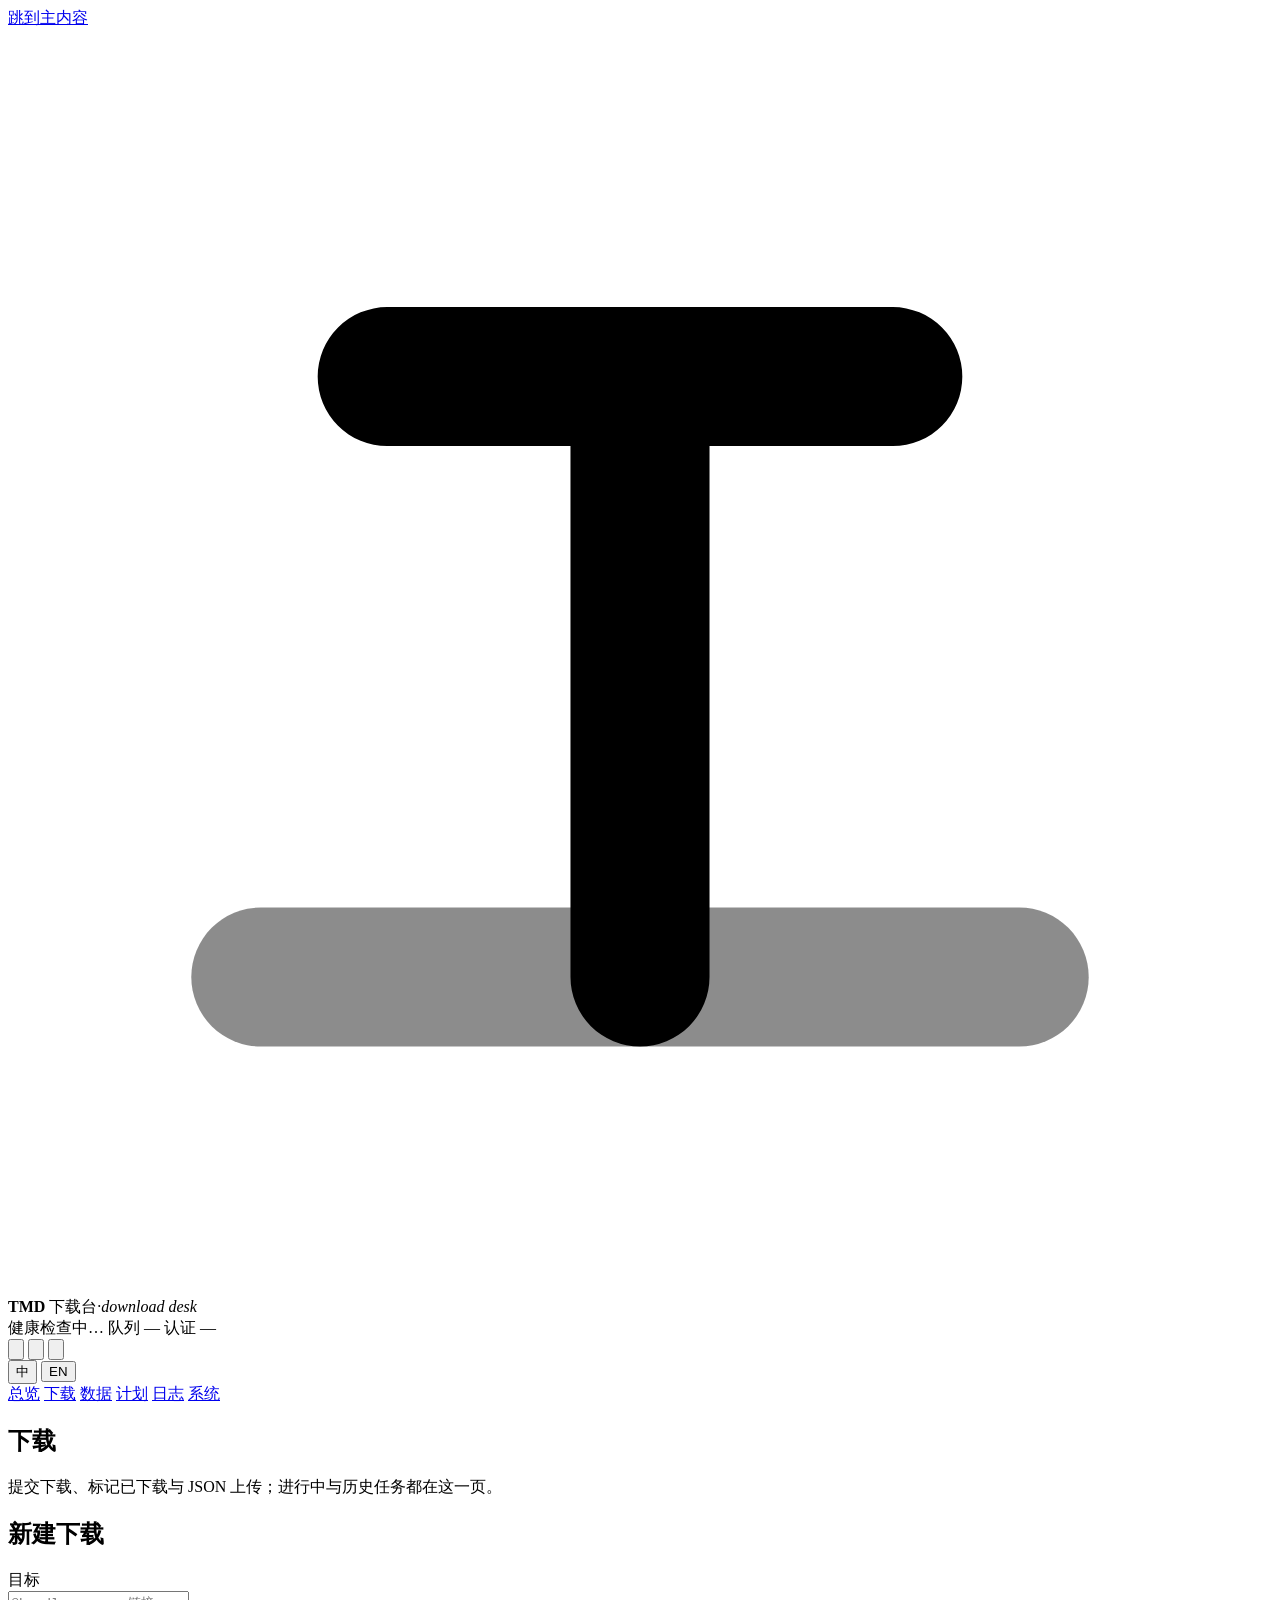
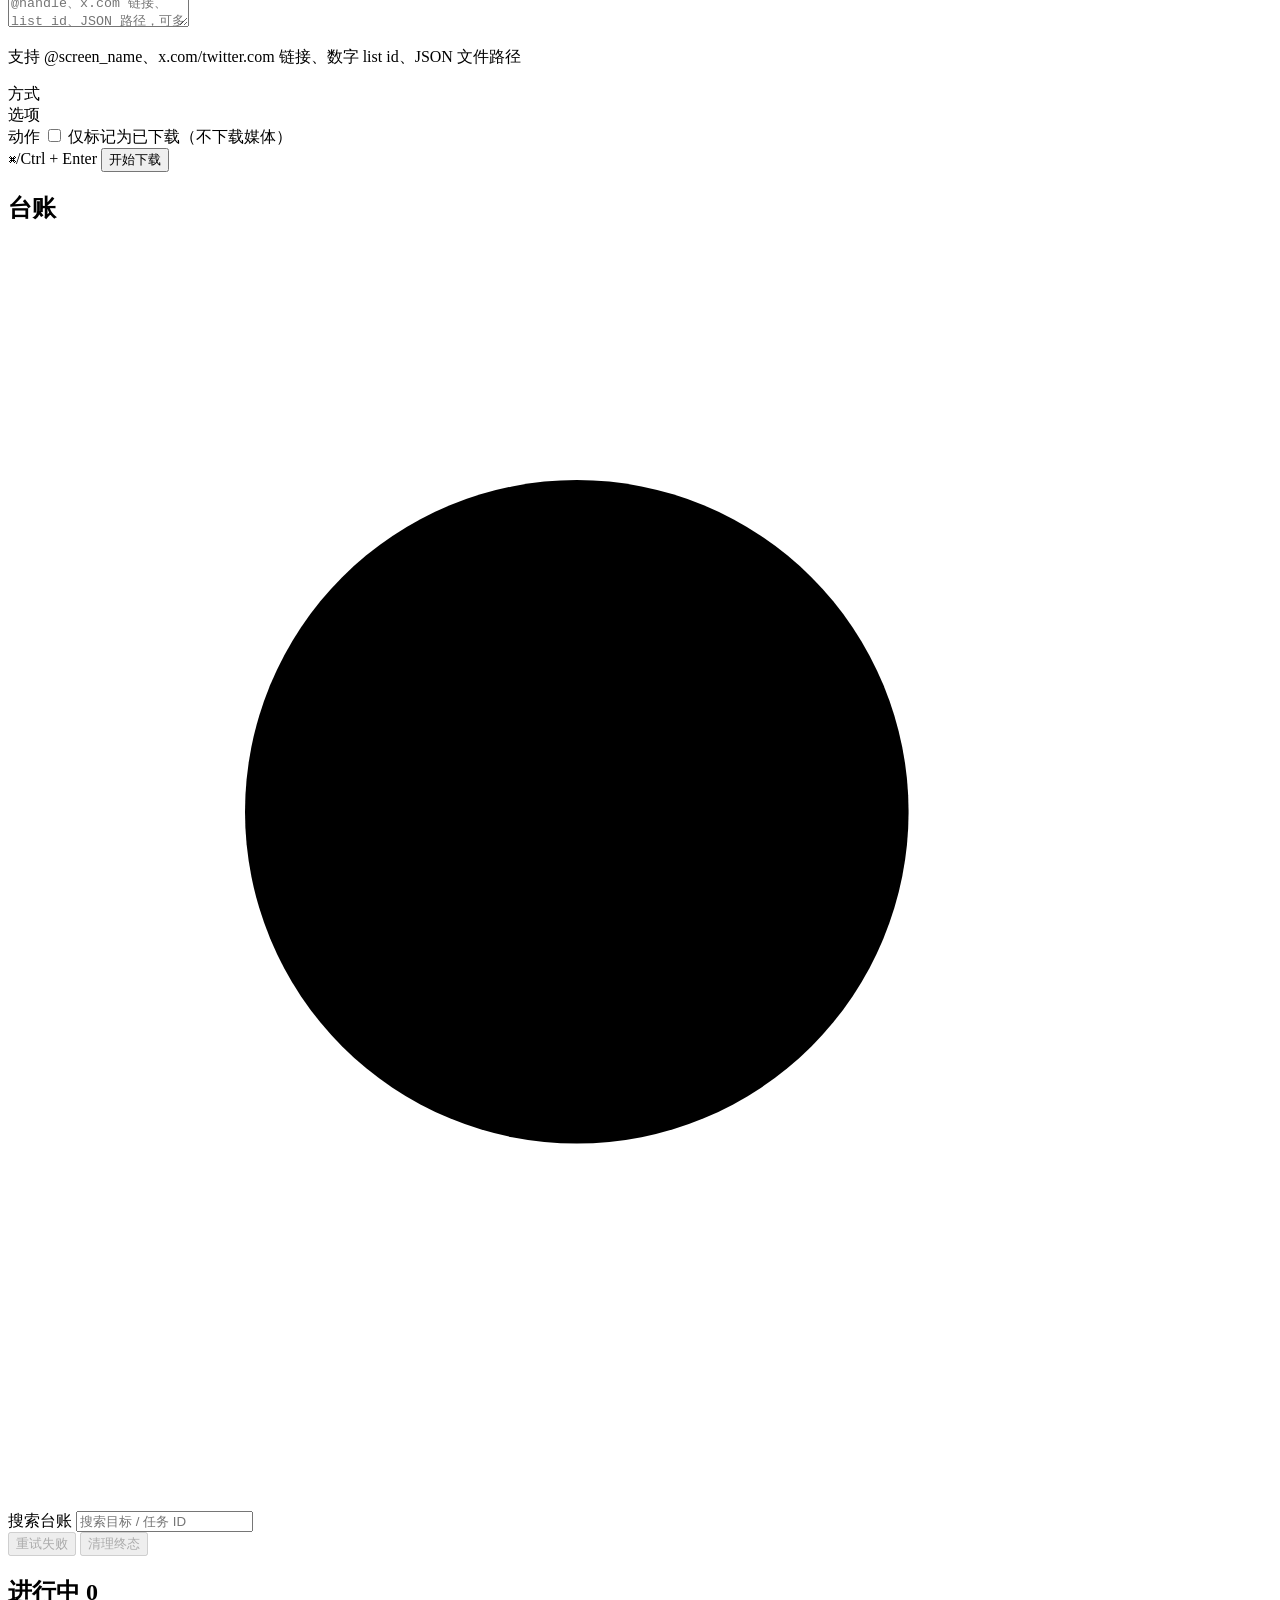
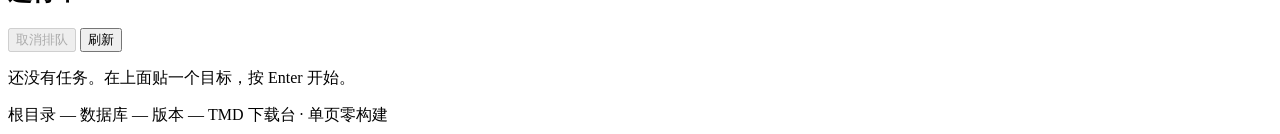
==== internal/api/web/download/index.html @ 42015525 "feat: rebuild the web console and expand the task API - replace the web1/web2/web3 themes with a sin" ====
<!doctype html>
<html lang="zh-CN" data-theme="auto">
<head>
<meta charset="utf-8">
<meta name="viewport" content="width=device-width, initial-scale=1">
<meta name="color-scheme" content="light dark">
<title>TMD · 下载台</title>
<link rel="stylesheet" href="/static/styles.css">
<script>
  // 首帧前应用主题，避免闪白
  (function () {
    try {
      var t = localStorage.getItem("tmd.theme") || "auto";
      var dark = t === "dark" || (t === "auto" && matchMedia("(prefers-color-scheme: dark)").matches);
      document.documentElement.dataset.theme = t;
      document.documentElement.dataset.resolved = dark ? "dark" : "light";
      document.documentElement.style.colorScheme = dark ? "dark" : "light";
    } catch (e) {}
  })();
</script>
</head>
<body>
<a class="skip-link" href="#main" data-i18n="a11y.skip">跳到主内容</a>

<header class="appbar">
  <div class="appbar__brand">
    <span class="logo" aria-hidden="true">
      <svg viewBox="0 0 20 20" fill="none"><path d="M6 5.5h8M10 5.5V15" stroke="currentColor" stroke-width="2.2" stroke-linecap="round"/><path d="M4 15h12" stroke="currentColor" stroke-width="2.2" stroke-linecap="round" opacity=".45"/></svg>
    </span>
    <span class="brand">
      <b>TMD</b>
      <span class="brand__sub"><span data-i18n="brand.name">下载台</span><span class="brand__dot">·</span><em data-i18n="brand.latin">download desk</em></span>
    </span>
  </div>

  <div class="appbar__status" id="status-line">
    <span class="status" id="status-health" data-state="loading"><span data-i18n="status.checking">健康检查中…</span></span>
    <span class="status" id="status-queue" data-i18n="status.queueEmpty">队列 —</span>
    <span class="status" id="status-auth" data-i18n="status.authUnknown">认证 —</span>
  </div>

  <div class="appbar__controls">
    <button type="button" class="btn btn--ghost btn--sm" id="btn-auth" hidden data-i18n="status.changeKey">切换密钥</button>

    <div class="seg" id="theme-seg" role="group" data-i18n-aria="theme.group" aria-label="外观">
      <button type="button" class="seg__btn" data-theme-set="light" data-i18n-aria="theme.light" aria-label="浅色" title="浅色">
        <svg viewBox="0 0 16 16" aria-hidden="true"><circle cx="8" cy="8" r="3.1"/><g stroke-linecap="round"><path d="M8 1.6v1.8M8 12.6v1.8M1.6 8h1.8M12.6 8h1.8M3.5 3.5l1.3 1.3M11.2 11.2l1.3 1.3M12.5 3.5l-1.3 1.3M4.8 11.2l-1.3 1.3"/></g></svg>
      </button>
      <button type="button" class="seg__btn" data-theme-set="auto" data-i18n-aria="theme.auto" aria-label="跟随系统" title="跟随系统">
        <svg viewBox="0 0 16 16" aria-hidden="true"><rect x="2.4" y="3.4" width="11.2" height="7.6" rx="1.6"/><path d="M5.8 13.2h4.4" stroke-linecap="round"/></svg>
      </button>
      <button type="button" class="seg__btn" data-theme-set="dark" data-i18n-aria="theme.dark" aria-label="深色" title="深色">
        <svg viewBox="0 0 16 16" aria-hidden="true"><path d="M13 9.4A5.4 5.4 0 0 1 6.6 3a5.4 5.4 0 1 0 6.4 6.4z"/></svg>
      </button>
    </div>

    <div class="seg seg--lang" id="lang-seg" role="group" data-i18n-aria="lang.group" aria-label="语言">
      <button type="button" class="seg__btn" data-lang-set="zh-CN">中</button>
      <button type="button" class="seg__btn" data-lang-set="en">EN</button>
    </div>
  </div>
</header>

<nav class="subnav" aria-label="主导航" data-i18n-aria="nav.group">
  <div class="subnav__inner" id="nav">
    <a class="tab" href="/" data-nav="overview" data-i18n="nav.overview">总览</a>
    <a class="tab" href="/tasks" data-nav="tasks" data-i18n="nav.tasks">下载</a>
    <a class="tab" href="/data" data-nav="data" data-i18n="nav.data">数据</a>
    <a class="tab" href="/schedules" data-nav="schedules" data-i18n="nav.schedules">计划</a>
    <a class="tab" href="/logs" data-nav="logs" data-i18n="nav.logs">日志</a>
    <a class="tab" href="/system" data-nav="system" data-i18n="nav.system">系统</a>
  </div>
</nav>

<div class="banner" id="shutdown-banner" role="alert" hidden data-i18n="banner.shutdown">
  服务器正在关闭，任务已停止接收。恢复后请刷新页面。
</div>

<main class="page" id="main">

  <section class="view" id="view-overview" data-view="overview" hidden></section>

  <section class="view" id="view-tasks" data-view="tasks">
    <div class="view-head">
      <div>
        <h1 class="view-title" data-i18n="tasksView.title">下载</h1>
        <p class="view-sub" data-i18n="tasksView.sub">提交下载、标记已下载与 JSON 上传；进行中与历史任务都在这一页。</p>
      </div>
    </div>

    <div class="layout">
      <section class="card card--composer" aria-labelledby="composer-title">
        <header class="card__head">
          <h2 class="card__title" id="composer-title" data-i18n="composer.title">新建下载</h2>
        </header>

        <form id="dispatch-form" novalidate autocomplete="off">
          <div class="field">
            <div class="field__head">
              <label class="visually-hidden" for="target-input" data-i18n="step.target">目标</label>
              <span class="tag" id="target-tag" hidden></span>
            </div>
            <div class="target">
              <textarea id="target-input" rows="2" spellcheck="false" autocapitalize="off" aria-describedby="parse-hint"
                data-i18n-placeholder="target.placeholder" placeholder="@handle、x.com 链接、list id、JSON 路径，可多行"></textarea>
            </div>
            <p class="field__help" id="parse-hint" aria-live="polite" data-i18n="target.hint">支持 @screen_name、x.com/twitter.com 链接、数字 list id、JSON 文件路径</p>
          </div>

          <div class="field">
            <span class="field__label" data-i18n="step.mode">方式</span>
            <div class="segmented" id="mode-group" role="radiogroup" data-i18n-aria="mode.group" aria-label="下载方式"></div>
          </div>

          <div class="field" id="options-field">
            <span class="field__label" data-i18n="step.options">选项</span>
            <div class="options" id="options-group"></div>
          </div>

          <div class="field" id="upload-field" hidden>
            <span class="field__label" data-i18n="upload.label">或上传 .json 文件</span>
            <input type="file" id="json-files" accept=".json,application/json" multiple>
            <p class="field-box__help" data-i18n="upload.help">单文件 ≤400MB，仅 .json；上传生成的任务不可重试。</p>
          </div>

          <div class="field" id="mark-field">
            <span class="field__label" data-i18n="mark.label">动作</span>
            <label class="option" title="mark">
              <input type="checkbox" id="mark-toggle">
              <span class="option__box" aria-hidden="true"></span>
              <span data-i18n="mark.toggle">仅标记为已下载（不下载媒体）</span>
            </label>
            <div class="mark-time" id="mark-time-wrap" hidden>
              <label class="field-box__label" for="mark-time" data-i18n="mark.timeLabel">标记时间（可选）</label>
              <input class="input" type="datetime-local" id="mark-time">
              <p class="field-box__help" data-i18n="mark.timeHelp">留空表示标记到此刻；接口不支持「全量标记」。</p>
            </div>
          </div>

          <div class="composer__foot">
            <p class="form-error" id="form-error" role="alert" hidden></p>
            <span class="kbd-hint" data-i18n="submit.note">⌘/Ctrl + Enter</span>
            <button type="submit" class="btn btn--primary btn--lg" id="submit-btn">
              <span class="btn__text" data-i18n="submit.go">开始下载</span>
            </button>
          </div>
        </form>
      </section>

      <section class="card card--ledger" aria-labelledby="ledger-title">
        <header class="card__head">
          <h2 class="card__title" id="ledger-title" data-i18n="ledger.title">台账</h2>
          <label class="search">
            <svg class="search__icon" viewBox="0 0 16 16" aria-hidden="true"><circle cx="7.2" cy="7.2" r="4.2"/><path d="M10.4 10.4L14 14" stroke-linecap="round"/></svg>
            <span class="visually-hidden" data-i18n="ledger.searchLabel">搜索台账</span>
            <input type="search" id="ledger-search" data-i18n-placeholder="ledger.search" placeholder="搜索目标 / 任务 ID" autocomplete="off">
          </label>
        </header>
        <div class="filters" id="ledger-filters" role="group" data-i18n-aria="ledger.filterGroup" aria-label="按状态过滤"></div>
        <div class="ledger-actions">
          <button type="button" class="btn btn--ghost btn--sm" id="btn-batch-retry" disabled data-i18n="ledger.batchRetry">重试失败</button>
          <button type="button" class="btn btn--ghost btn--sm btn--danger" id="btn-batch-delete" disabled data-i18n="ledger.batchDelete">清理终态</button>
        </div>
        <div class="ledger" id="ledger"></div>
        <p class="empty" id="ledger-empty" hidden data-i18n="ledger.empty">没有符合条件的任务记录。</p>
        <button type="button" class="btn btn--ghost btn--wide" id="ledger-more" hidden data-i18n="ledger.more">显示更多记录</button>
      </section>

      <aside class="rail">
        <section class="card card--queue" aria-labelledby="queue-title">
          <header class="card__head">
            <h2 class="card__title" id="queue-title">
              <span data-i18n="queue.title">进行中</span>
              <span class="count" id="queue-count">0</span>
            </h2>
            <div class="card__actions">
              <button type="button" class="btn btn--ghost btn--sm" id="btn-cancel-queued" disabled data-i18n="queue.cancelQueued">取消排队</button>
              <button type="button" class="btn btn--ghost btn--sm" id="btn-refresh" data-i18n="queue.refresh">刷新</button>
            </div>
          </header>
          <div class="queue" id="queue" aria-live="polite" aria-relevant="additions text"></div>
          <p class="empty" id="queue-empty" data-i18n="queue.empty">还没有任务。在上面贴一个目标，按 Enter 开始。</p>
        </section>

        <section class="card card--errors" id="errors-strip" aria-labelledby="errors-title" hidden>
          <header class="card__head">
            <h2 class="card__title" id="errors-title" data-i18n="errors.title">失败记录</h2>
            <span class="card__meta" id="errors-summary"></span>
          </header>
          <div class="card__actions">
            <button type="button" class="btn btn--ghost btn--sm" id="btn-retry-all" data-i18n="errors.retryAll">全部重试</button>
            <button type="button" class="btn btn--ghost btn--sm btn--danger" id="btn-clear-errors" data-i18n="errors.clear">清除记录</button>
          </div>
        </section>
      </aside>
    </div>
  </section>

  <section class="view" id="view-data" data-view="data" hidden></section>
  <section class="view" id="view-schedules" data-view="schedules" hidden></section>
  <section class="view" id="view-logs" data-view="logs" hidden></section>
  <section class="view" id="view-system" data-view="system" hidden></section>

  <footer class="footer">
    <span id="footer-root" data-i18n="footer.root">根目录 —</span>
    <span id="footer-db" data-i18n="footer.db">数据库 —</span>
    <span id="footer-version" data-i18n="footer.version">版本 —</span>
    <span id="footer-note" data-i18n="footer.note">TMD 下载台 · 单页零构建</span>
  </footer>
</main>

<div class="toasts" id="toasts" aria-live="polite" aria-atomic="false"></div>

<dialog class="modal modal--wide" id="task-dialog" aria-labelledby="task-title">
  <div class="modal__form">
    <div class="modal__head">
      <h2 class="modal__title" id="task-title" data-i18n="detail.title">任务详情</h2>
      <button type="button" class="modal__close" id="task-close" aria-label="关闭">×</button>
    </div>
    <div id="task-body"></div>
    <div class="modal__actions">
      <button type="button" class="btn btn--ghost" id="task-dialog-close" data-i18n="detail.close">关闭</button>
    </div>
  </div>
</dialog>

<dialog class="auth" id="auth-dialog" aria-labelledby="auth-title">
  <form method="dialog" class="auth__form" id="auth-form">
    <h2 class="auth__title" id="auth-title" data-i18n="auth.title">需要 API Key</h2>
    <p class="auth__desc" data-i18n="auth.desc">当前服务已开启访问认证。输入配置里的 api_key 换取会话令牌，令牌只保存在本机浏览器。</p>
    <label class="auth__label" for="auth-key" data-i18n="auth.label">API Key</label>
    <input class="auth__input" id="auth-key" type="password" autocomplete="current-password" spellcheck="false" data-i18n-placeholder="auth.placeholder" placeholder="粘贴 api_key">
    <p class="auth__error" id="auth-error" role="alert" hidden></p>
    <div class="auth__actions">
      <button type="button" class="btn btn--ghost" id="auth-cancel" data-i18n="auth.cancel">取消</button>
      <button type="submit" class="btn btn--primary" id="auth-submit" data-i18n="auth.submit">登录</button>
    </div>
  </form>
</dialog>

<script src="/static/app.js"></script>
<script src="/static/overview.js"></script>
<script src="/static/data.js"></script>
<script src="/static/schedules.js"></script>
<script src="/static/logs.js"></script>
<script src="/static/config.js"></script>
</body>
</html>
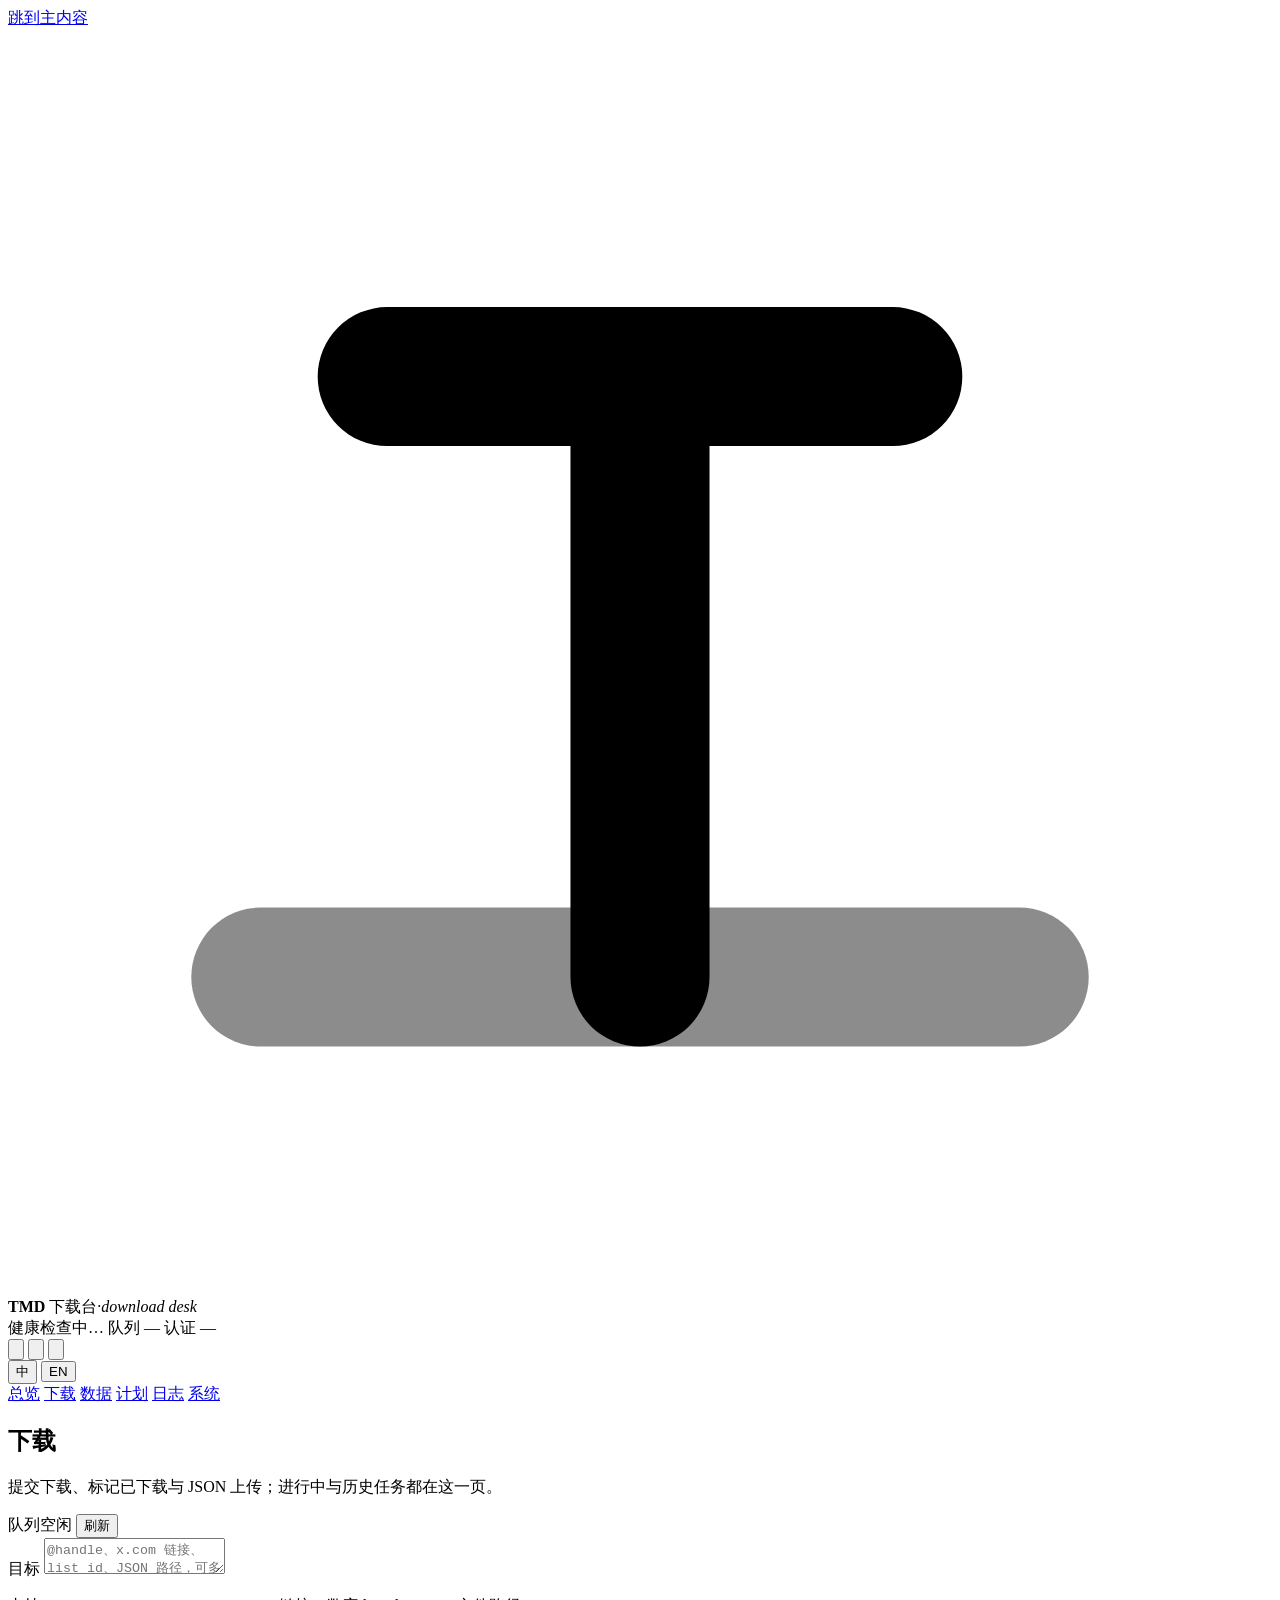
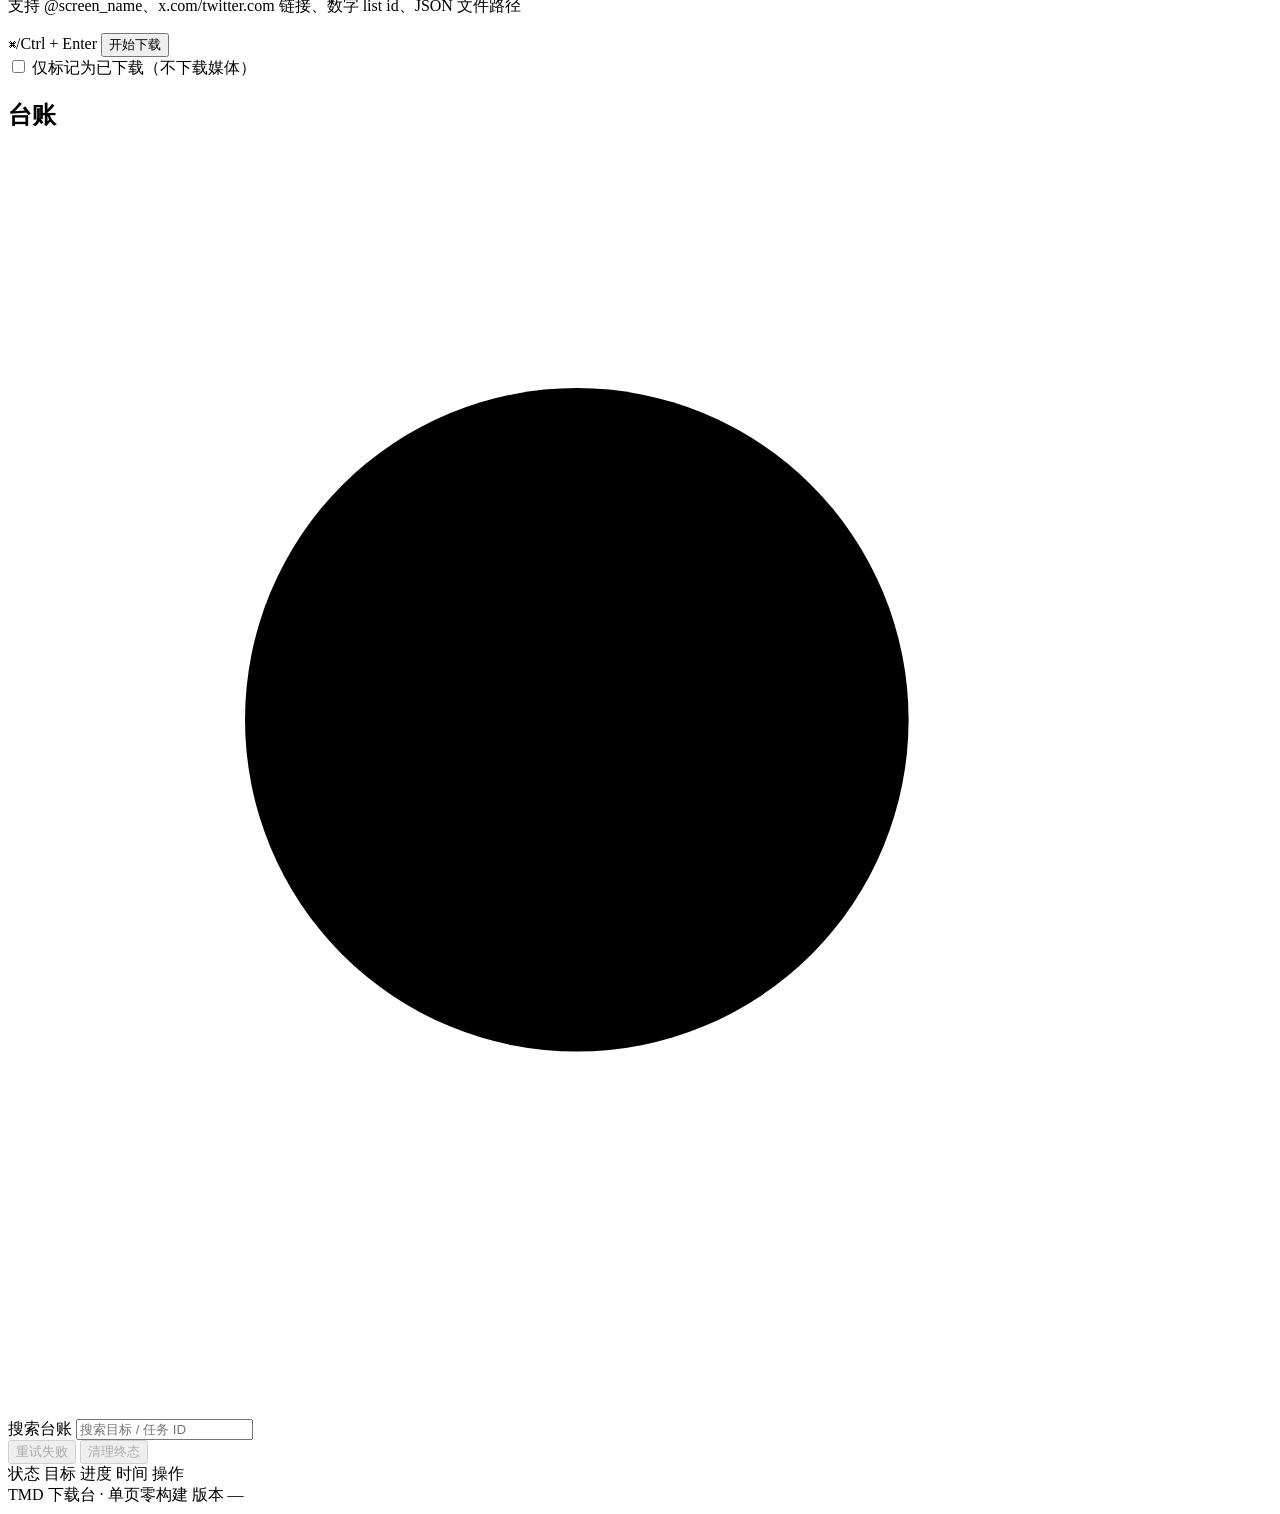
==== commit ab312607: "feat(web): rebuild the console around the tasks users actually do Shell: the download page becomes a" ====
--- a/internal/api/web/download/index.html
+++ b/internal/api/web/download/index.html
@@ -40,7 +40,7 @@
   </div>
 
   <div class="appbar__controls">
-    <button type="button" class="btn btn--ghost btn--sm" id="btn-auth" hidden data-i18n="status.changeKey">切换密钥</button>
+    <button type="button" class="btn btn--ghost btn--sm btn--icon-text" id="btn-auth" hidden data-i18n="status.changeKey">切换密钥</button>
 
     <div class="seg" id="theme-seg" role="group" data-i18n-aria="theme.group" aria-label="外观">
       <button type="button" class="seg__btn" data-theme-set="light" data-i18n-aria="theme.light" aria-label="浅色" title="浅色">
@@ -82,118 +82,119 @@
 
   <section class="view" id="view-tasks" data-view="tasks">
     <div class="view-head">
-      <div>
+      <div class="view-head__text">
         <h1 class="view-title" data-i18n="tasksView.title">下载</h1>
         <p class="view-sub" data-i18n="tasksView.sub">提交下载、标记已下载与 JSON 上传；进行中与历史任务都在这一页。</p>
       </div>
-    </div>
-
-    <div class="layout">
-      <section class="card card--composer" aria-labelledby="composer-title">
-        <header class="card__head">
-          <h2 class="card__title" id="composer-title" data-i18n="composer.title">新建下载</h2>
-        </header>
-
-        <form id="dispatch-form" novalidate autocomplete="off">
-          <div class="field">
-            <div class="field__head">
-              <label class="visually-hidden" for="target-input" data-i18n="step.target">目标</label>
-              <span class="tag" id="target-tag" hidden></span>
-            </div>
-            <div class="target">
-              <textarea id="target-input" rows="2" spellcheck="false" autocapitalize="off" aria-describedby="parse-hint"
-                data-i18n-placeholder="target.placeholder" placeholder="@handle、x.com 链接、list id、JSON 路径，可多行"></textarea>
-            </div>
-            <p class="field__help" id="parse-hint" aria-live="polite" data-i18n="target.hint">支持 @screen_name、x.com/twitter.com 链接、数字 list id、JSON 文件路径</p>
-          </div>
-
-          <div class="field">
-            <span class="field__label" data-i18n="step.mode">方式</span>
-            <div class="segmented" id="mode-group" role="radiogroup" data-i18n-aria="mode.group" aria-label="下载方式"></div>
-          </div>
-
-          <div class="field" id="options-field">
-            <span class="field__label" data-i18n="step.options">选项</span>
-            <div class="options" id="options-group"></div>
-          </div>
-
-          <div class="field" id="upload-field" hidden>
-            <span class="field__label" data-i18n="upload.label">或上传 .json 文件</span>
-            <input type="file" id="json-files" accept=".json,application/json" multiple>
-            <p class="field-box__help" data-i18n="upload.help">单文件 ≤400MB，仅 .json；上传生成的任务不可重试。</p>
-          </div>
-
-          <div class="field" id="mark-field">
-            <span class="field__label" data-i18n="mark.label">动作</span>
-            <label class="option" title="mark">
-              <input type="checkbox" id="mark-toggle">
-              <span class="option__box" aria-hidden="true"></span>
-              <span data-i18n="mark.toggle">仅标记为已下载（不下载媒体）</span>
-            </label>
-            <div class="mark-time" id="mark-time-wrap" hidden>
-              <label class="field-box__label" for="mark-time" data-i18n="mark.timeLabel">标记时间（可选）</label>
-              <input class="input" type="datetime-local" id="mark-time">
-              <p class="field-box__help" data-i18n="mark.timeHelp">留空表示标记到此刻；接口不支持「全量标记」。</p>
-            </div>
-          </div>
-
-          <div class="composer__foot">
-            <p class="form-error" id="form-error" role="alert" hidden></p>
-            <span class="kbd-hint" data-i18n="submit.note">⌘/Ctrl + Enter</span>
-            <button type="submit" class="btn btn--primary btn--lg" id="submit-btn">
-              <span class="btn__text" data-i18n="submit.go">开始下载</span>
-            </button>
-          </div>
-        </form>
-      </section>
-
-      <section class="card card--ledger" aria-labelledby="ledger-title">
-        <header class="card__head">
-          <h2 class="card__title" id="ledger-title" data-i18n="ledger.title">台账</h2>
-          <label class="search">
-            <svg class="search__icon" viewBox="0 0 16 16" aria-hidden="true"><circle cx="7.2" cy="7.2" r="4.2"/><path d="M10.4 10.4L14 14" stroke-linecap="round"/></svg>
-            <span class="visually-hidden" data-i18n="ledger.searchLabel">搜索台账</span>
-            <input type="search" id="ledger-search" data-i18n-placeholder="ledger.search" placeholder="搜索目标 / 任务 ID" autocomplete="off">
+      <div class="view-head__actions">
+        <span class="view-head__stat" id="head-active" data-i18n="tasksView.activeZero">队列空闲</span>
+        <button type="button" class="btn btn--ghost btn--sm" id="btn-refresh" data-i18n="common.refresh">刷新</button>
+      </div>
+    </div>
+
+    <form class="cmdbar" id="dispatch-form" novalidate autocomplete="off">
+      <div class="cmdbar__target">
+        <label class="visually-hidden" for="target-input" data-i18n="step.target">目标</label>
+        <textarea id="target-input" rows="2" spellcheck="false" autocapitalize="off" aria-describedby="parse-hint"
+          data-i18n-placeholder="target.placeholder" placeholder="@handle、x.com 链接、list id、JSON 路径，可多行"></textarea>
+        <span class="tag" id="target-tag" hidden></span>
+      </div>
+      <p class="cmdbar__hint" id="parse-hint" aria-live="polite" data-i18n="target.hint">支持 @screen_name、x.com/twitter.com 链接、数字 list id、JSON 文件路径</p>
+
+      <div class="cmdbar__row">
+        <div class="segmented segmented--scroll" id="mode-group" role="radiogroup" data-i18n-aria="mode.group" aria-label="下载方式"></div>
+        <div class="opts" id="options-group"></div>
+        <span class="cmdbar__grow"></span>
+        <span class="kbd-hint" data-i18n="submit.note">⌘/Ctrl + Enter</span>
+        <button type="submit" class="btn btn--primary" id="submit-btn">
+          <span class="btn__text" data-i18n="submit.go">开始下载</span>
+        </button>
+      </div>
+
+      <div class="cmdbar__extras">
+        <label class="option option--compact" title="mark">
+          <input type="checkbox" id="mark-toggle">
+          <span class="option__box" aria-hidden="true"></span>
+          <span data-i18n="mark.toggle">仅标记为已下载（不下载媒体）</span>
+        </label>
+        <div class="cmdbar__marktime" id="mark-time-wrap" hidden>
+          <label class="visually-hidden" for="mark-time" data-i18n="mark.timeLabel">标记时间（可选）</label>
+          <input class="input input--compact" type="datetime-local" id="mark-time">
+          <span class="field__help" data-i18n="mark.timeHelp">留空表示标记到此刻。</span>
+        </div>
+        <div class="cmdbar__upload" id="upload-field" hidden>
+          <label class="btn btn--ghost btn--sm" for="json-files">
+            <span data-i18n="upload.label">或上传 .json 文件</span>
           </label>
-        </header>
-        <div class="filters" id="ledger-filters" role="group" data-i18n-aria="ledger.filterGroup" aria-label="按状态过滤"></div>
-        <div class="ledger-actions">
+          <input type="file" id="json-files" accept=".json,application/json" multiple class="visually-hidden">
+          <span class="field__help" data-i18n="upload.help">单文件 ≤400MB，仅 .json；上传生成的任务不可重试。</span>
+          <span class="field__help" id="upload-files"></span>
+        </div>
+      </div>
+
+      <p class="form-error" id="form-error" role="alert" hidden></p>
+    </form>
+
+    <section class="live" id="queue-section" aria-labelledby="queue-title" hidden>
+      <header class="live__head">
+        <h2 class="live__title" id="queue-title">
+          <span data-i18n="queue.title">进行中</span>
+          <span class="count" id="queue-count">0</span>
+        </h2>
+        <div class="live__actions">
+          <button type="button" class="btn btn--ghost btn--sm" id="btn-cancel-queued" disabled data-i18n="queue.cancelQueued">取消排队</button>
+        </div>
+      </header>
+      <div class="queue" id="queue" aria-live="polite" aria-relevant="additions text"></div>
+    </section>
+
+    <div class="errorsbar" id="errors-strip" hidden>
+      <span class="errorsbar__icon" aria-hidden="true">
+        <svg viewBox="0 0 16 16" fill="none"><path d="M8 2.2 14.2 13H1.8Z" stroke="currentColor" stroke-width="1.4" stroke-linejoin="round"/><path d="M8 6.4v3.2" stroke="currentColor" stroke-width="1.4" stroke-linecap="round"/><circle cx="8" cy="11.3" r=".85" fill="currentColor"/></svg>
+      </span>
+      <span class="errorsbar__text" id="errors-summary"></span>
+      <div class="errorsbar__actions">
+        <button type="button" class="btn btn--ghost btn--sm" id="btn-retry-all" data-i18n="errors.retryAll">全部重试</button>
+        <button type="button" class="btn btn--ghost btn--sm btn--danger" id="btn-clear-errors" data-i18n="errors.clear">清除记录</button>
+      </div>
+    </div>
+
+    <section class="card card--ledger" aria-labelledby="ledger-title">
+      <header class="card__head card__head--ledger">
+        <h2 class="card__title" id="ledger-title">
+          <span data-i18n="ledger.title">台账</span>
+          <span class="count" id="ledger-total" hidden></span>
+        </h2>
+        <label class="search">
+          <svg class="search__icon" viewBox="0 0 16 16" aria-hidden="true"><circle cx="7.2" cy="7.2" r="4.2"/><path d="M10.4 10.4L14 14" stroke-linecap="round"/></svg>
+          <span class="visually-hidden" data-i18n="ledger.searchLabel">搜索台账</span>
+          <input type="search" id="ledger-search" data-i18n-placeholder="ledger.search" placeholder="搜索目标 / 任务 ID" autocomplete="off">
+        </label>
+      </header>
+
+      <div class="ledger__bar">
+        <div class="filters filters--chips" id="ledger-filters" role="group" data-i18n-aria="ledger.filterGroup" aria-label="按状态过滤"></div>
+        <div class="ledger__bulk">
           <button type="button" class="btn btn--ghost btn--sm" id="btn-batch-retry" disabled data-i18n="ledger.batchRetry">重试失败</button>
           <button type="button" class="btn btn--ghost btn--sm btn--danger" id="btn-batch-delete" disabled data-i18n="ledger.batchDelete">清理终态</button>
         </div>
-        <div class="ledger" id="ledger"></div>
-        <p class="empty" id="ledger-empty" hidden data-i18n="ledger.empty">没有符合条件的任务记录。</p>
-        <button type="button" class="btn btn--ghost btn--wide" id="ledger-more" hidden data-i18n="ledger.more">显示更多记录</button>
-      </section>
-
-      <aside class="rail">
-        <section class="card card--queue" aria-labelledby="queue-title">
-          <header class="card__head">
-            <h2 class="card__title" id="queue-title">
-              <span data-i18n="queue.title">进行中</span>
-              <span class="count" id="queue-count">0</span>
-            </h2>
-            <div class="card__actions">
-              <button type="button" class="btn btn--ghost btn--sm" id="btn-cancel-queued" disabled data-i18n="queue.cancelQueued">取消排队</button>
-              <button type="button" class="btn btn--ghost btn--sm" id="btn-refresh" data-i18n="queue.refresh">刷新</button>
-            </div>
-          </header>
-          <div class="queue" id="queue" aria-live="polite" aria-relevant="additions text"></div>
-          <p class="empty" id="queue-empty" data-i18n="queue.empty">还没有任务。在上面贴一个目标，按 Enter 开始。</p>
-        </section>
-
-        <section class="card card--errors" id="errors-strip" aria-labelledby="errors-title" hidden>
-          <header class="card__head">
-            <h2 class="card__title" id="errors-title" data-i18n="errors.title">失败记录</h2>
-            <span class="card__meta" id="errors-summary"></span>
-          </header>
-          <div class="card__actions">
-            <button type="button" class="btn btn--ghost btn--sm" id="btn-retry-all" data-i18n="errors.retryAll">全部重试</button>
-            <button type="button" class="btn btn--ghost btn--sm btn--danger" id="btn-clear-errors" data-i18n="errors.clear">清除记录</button>
-          </div>
-        </section>
-      </aside>
-    </div>
+      </div>
+
+      <div class="ledger__head" aria-hidden="true">
+        <span data-i18n="ledger.colStatus">状态</span>
+        <span data-i18n="ledger.colTarget">目标</span>
+        <span data-i18n="ledger.colProgress">进度</span>
+        <span data-i18n="ledger.colTime">时间</span>
+        <span data-i18n="ledger.colActions">操作</span>
+      </div>
+
+      <div class="ledger" id="ledger"></div>
+      <div class="empty empty--ledger" id="ledger-empty" hidden>
+        <p class="empty__title" id="ledger-empty-text"></p>
+        <div class="empty__actions" id="ledger-empty-actions"></div>
+      </div>
+      <button type="button" class="btn btn--ghost btn--wide" id="ledger-more" hidden data-i18n="ledger.more">显示更多记录</button>
+    </section>
   </section>
 
   <section class="view" id="view-data" data-view="data" hidden></section>
@@ -202,10 +203,8 @@
   <section class="view" id="view-system" data-view="system" hidden></section>
 
   <footer class="footer">
-    <span id="footer-root" data-i18n="footer.root">根目录 —</span>
-    <span id="footer-db" data-i18n="footer.db">数据库 —</span>
+    <span id="footer-note" data-i18n="footer.note">TMD 下载台 · 单页零构建</span>
     <span id="footer-version" data-i18n="footer.version">版本 —</span>
-    <span id="footer-note" data-i18n="footer.note">TMD 下载台 · 单页零构建</span>
   </footer>
 </main>
 
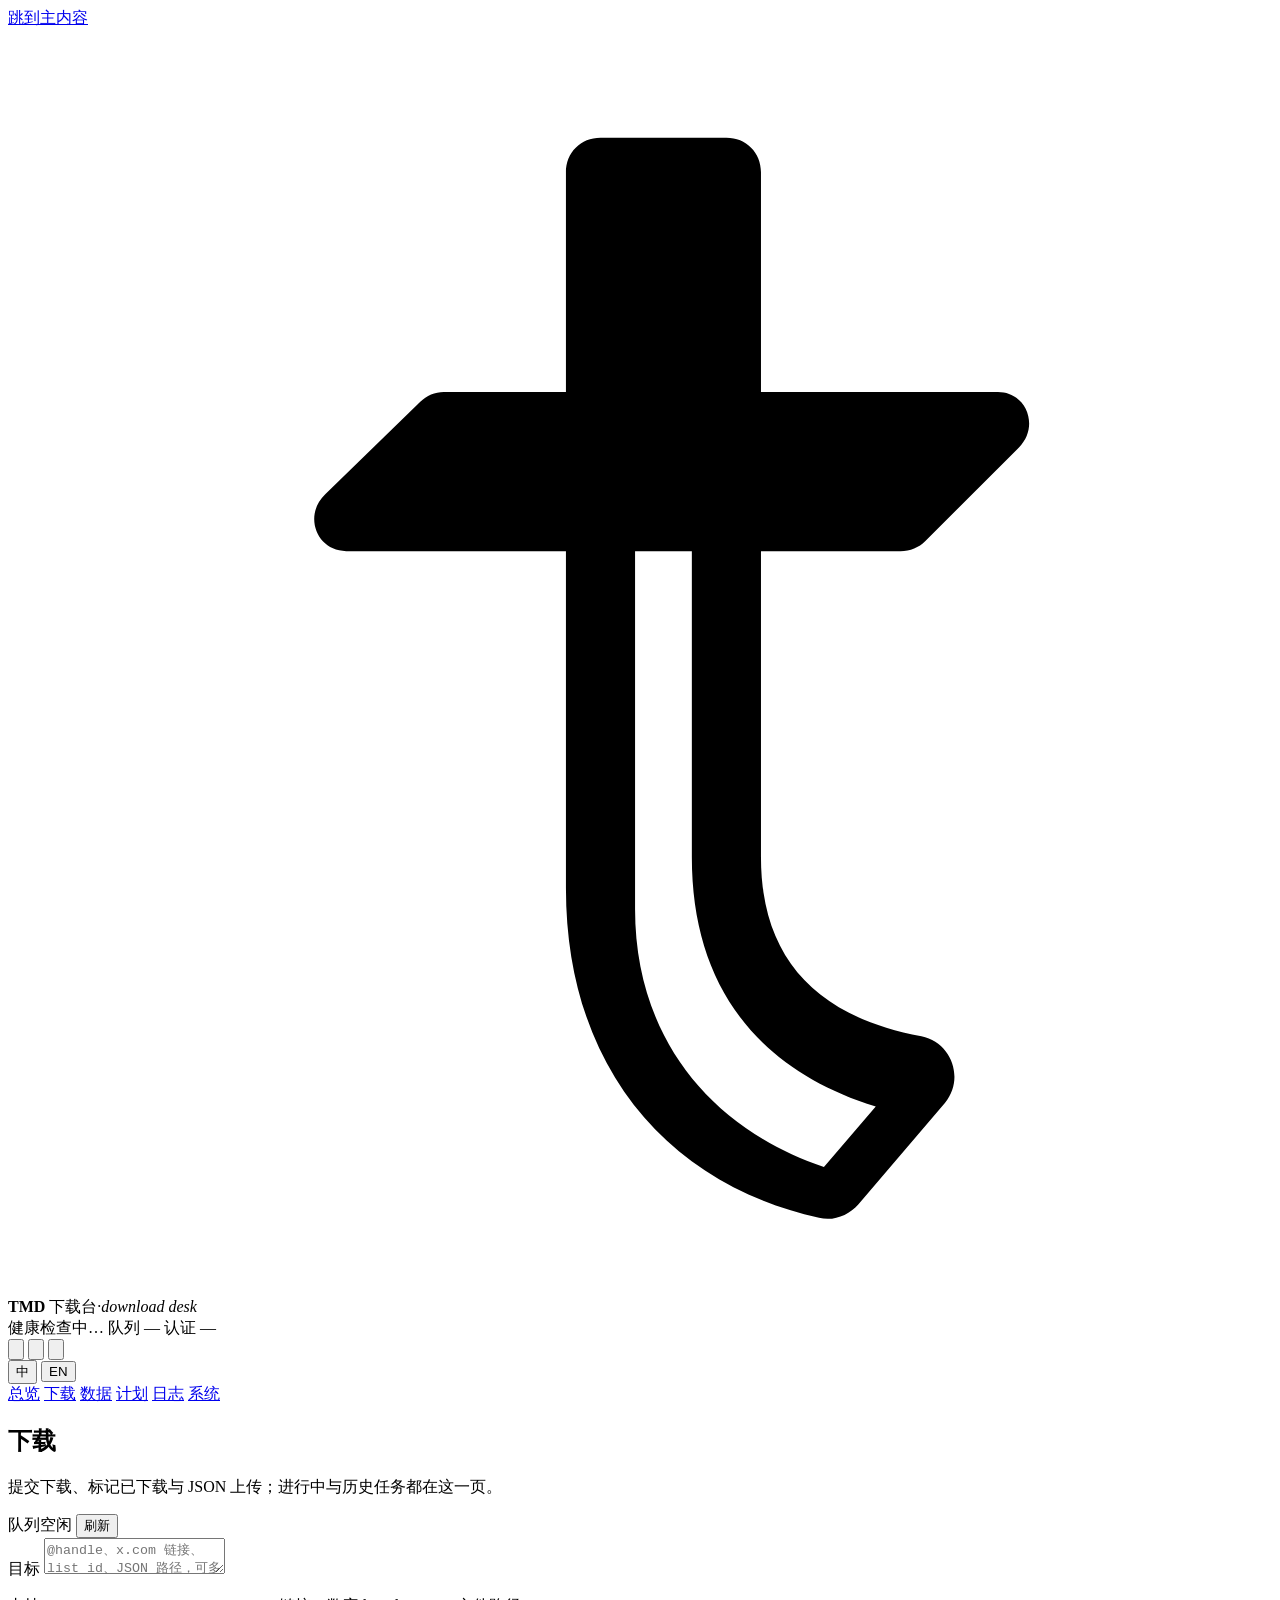
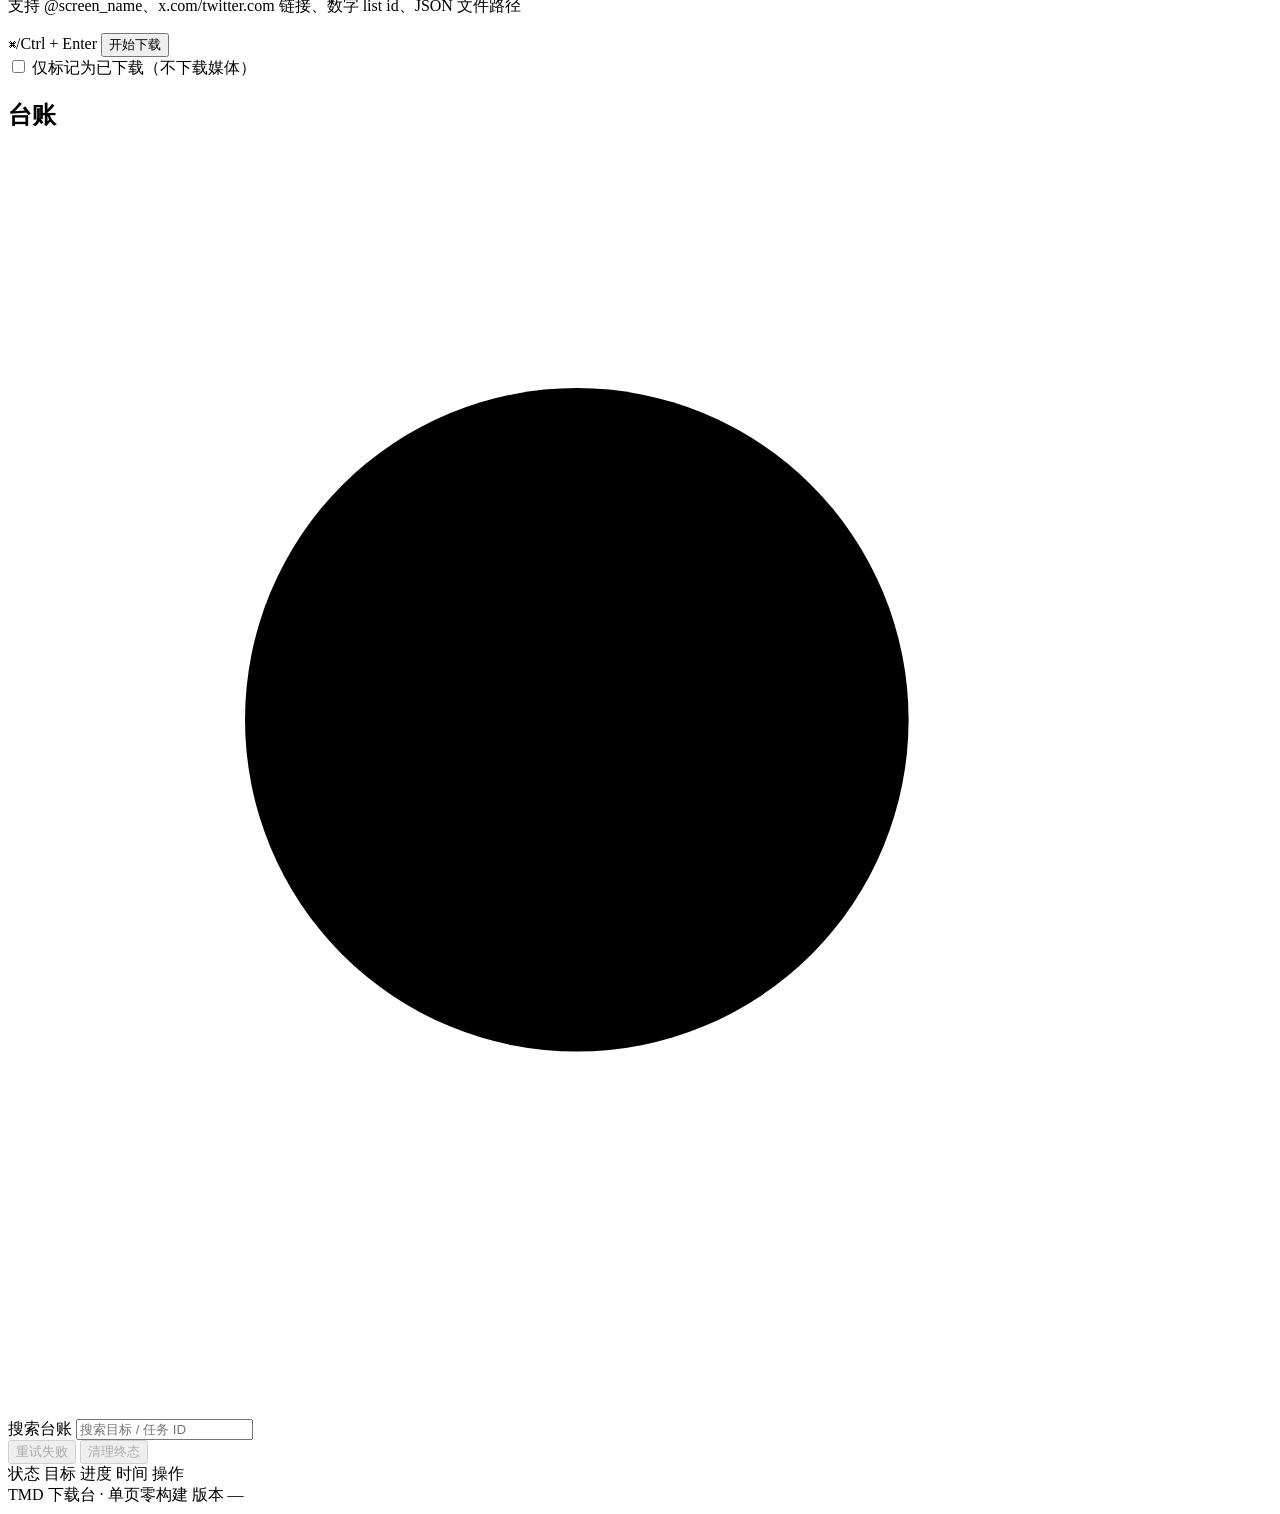
==== commit 40dc1ae4: "feat(web): align the console chrome with the product mark Reuse the favicon path as the appbar brand" ====
--- a/internal/api/web/download/index.html
+++ b/internal/api/web/download/index.html
@@ -25,7 +25,7 @@
 <header class="appbar">
   <div class="appbar__brand">
     <span class="logo" aria-hidden="true">
-      <svg viewBox="0 0 20 20" fill="none"><path d="M6 5.5h8M10 5.5V15" stroke="currentColor" stroke-width="2.2" stroke-linecap="round"/><path d="M4 15h12" stroke="currentColor" stroke-width="2.2" stroke-linecap="round" opacity=".45"/></svg>
+      <svg viewBox="0 0 1024 1024" fill="currentColor"><path d="M582 88c16 0 28 12 28 28v178h192c23 0 34 28 17 45l-76 76c-5 5-12 8-20 8H610v248c0 80 43 129 130 145 25 5 35 35 19 54l-70 82c-8 9-20 14-32 11-122-27-205-122-205-267V423H274c-24 0-35-29-17-46l77-75c5-5 12-8 19-8h99V116c0-16 12-28 28-28h102Zm-74 335v290c0 102 59 177 153 209l42-49c-99-31-149-101-149-202V423h-46Z"/></svg>
     </span>
     <span class="brand">
       <b>TMD</b>
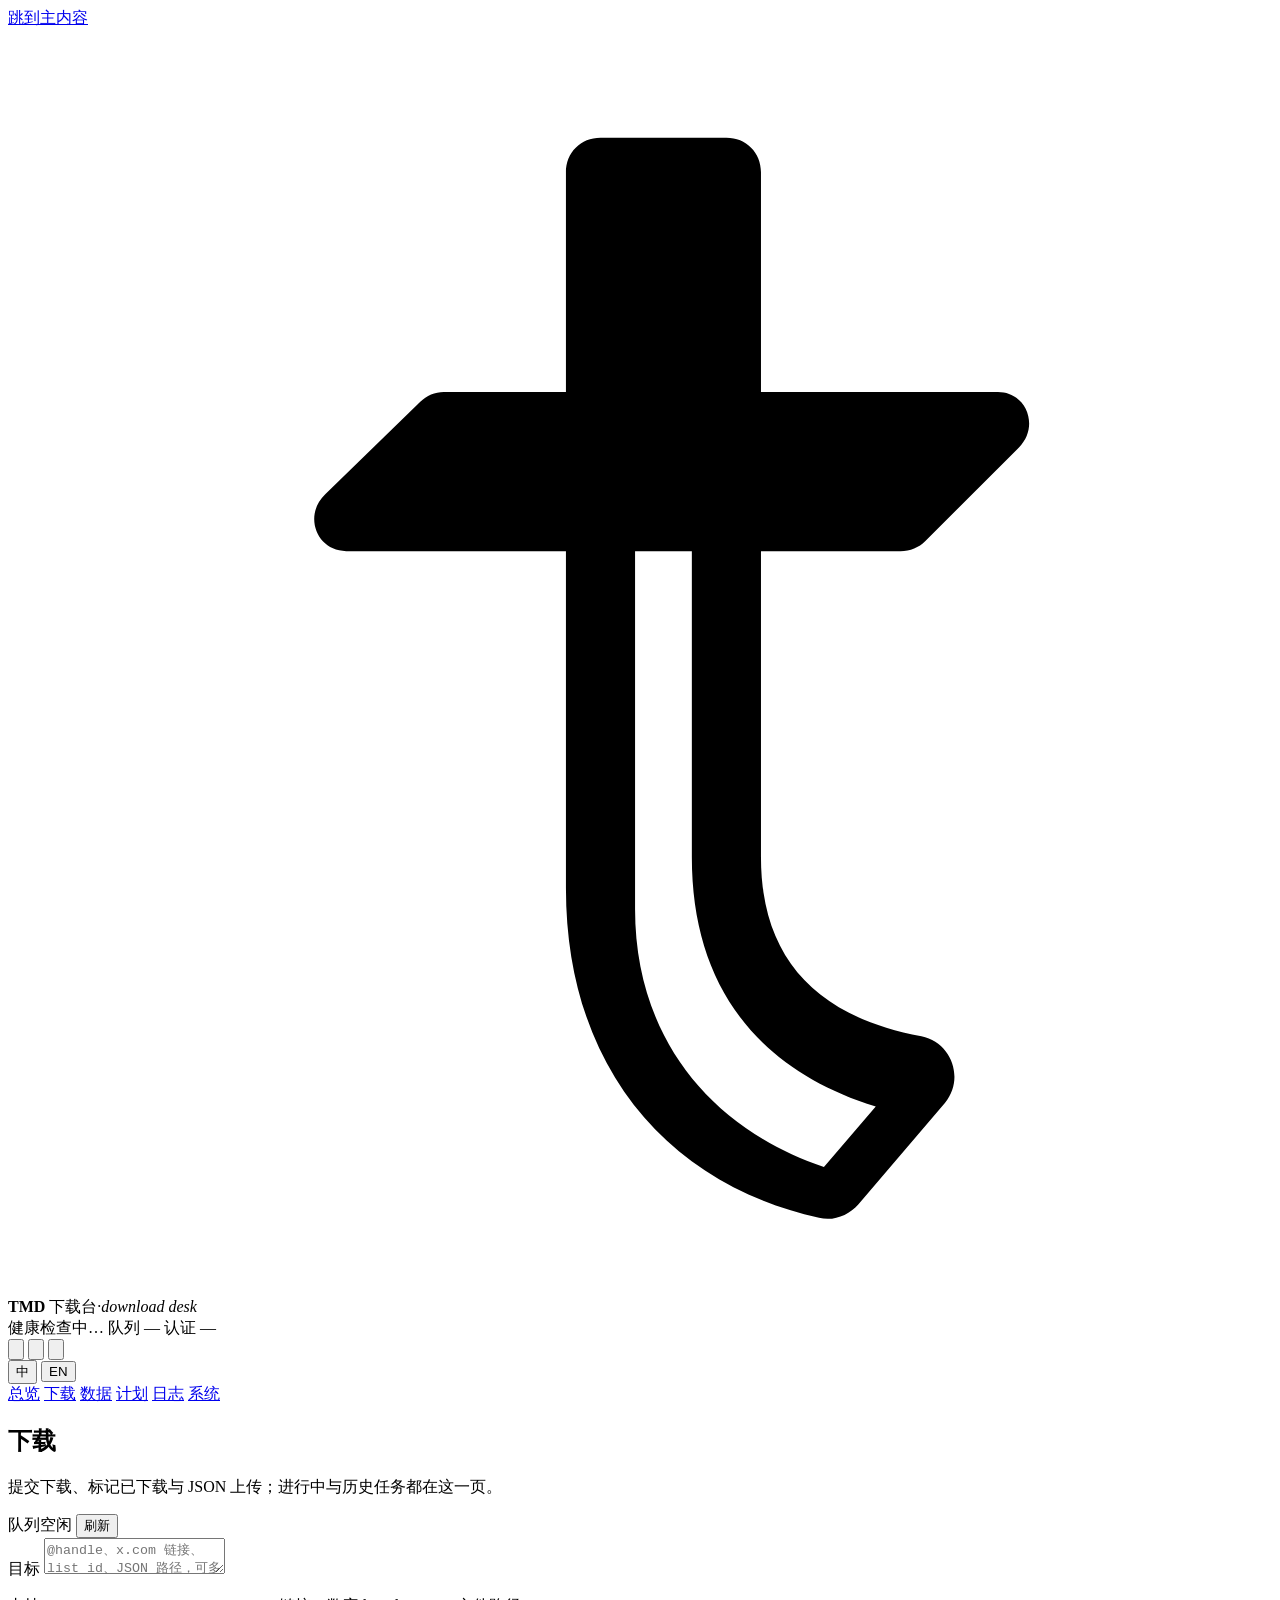
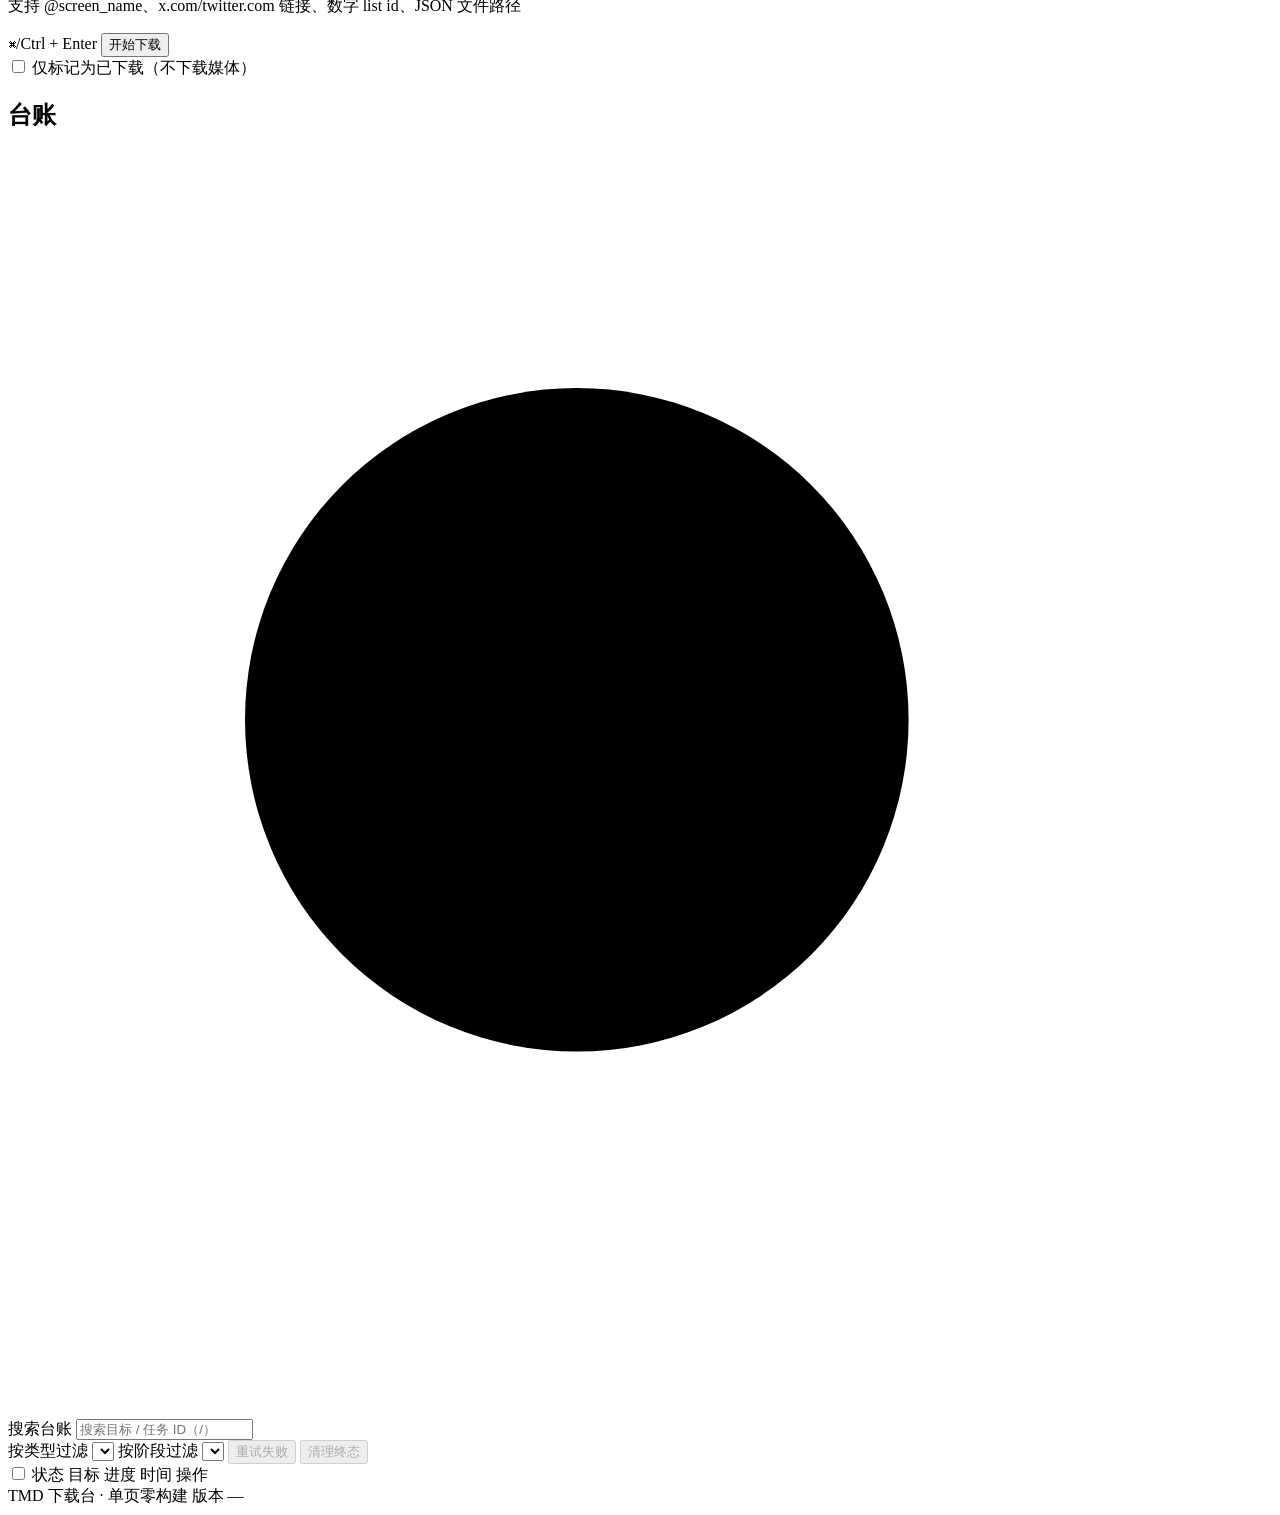
==== commit 941f181a: "Web console polish: task rows, batch limits, session and editor guards - Ledger rows and queue cards" ====
--- a/internal/api/web/download/index.html
+++ b/internal/api/web/download/index.html
@@ -101,6 +101,13 @@
       </div>
       <p class="cmdbar__hint" id="parse-hint" aria-live="polite" data-i18n="target.hint">支持 @screen_name、x.com/twitter.com 链接、数字 list id、JSON 文件路径</p>
 
+      <div class="cmdbar__following" id="batch-following-wrap" hidden>
+        <label class="cmdbar__following-label" for="batch-following" data-i18n="batch.followingLabel">关注源</label>
+        <input class="input" id="batch-following" type="text" spellcheck="false" autocapitalize="off" autocomplete="off"
+          data-i18n-placeholder="batch.followingPlaceholder" placeholder="@name1, @name2（下载这些账号关注的人）">
+        <span class="field__help" data-i18n="batch.followingHelp">与上方用户/列表是不同目标：这里下载这些账号关注的人。</span>
+      </div>
+
       <div class="cmdbar__row">
         <div class="segmented segmented--scroll" id="mode-group" role="radiogroup" data-i18n-aria="mode.group" aria-label="下载方式"></div>
         <div class="opts" id="options-group"></div>
@@ -124,9 +131,13 @@
         </div>
         <div class="cmdbar__upload" id="upload-field" hidden>
           <label class="btn btn--ghost btn--sm" for="json-files">
-            <span data-i18n="upload.label">或上传 .json 文件</span>
+            <span data-i18n="upload.label">上传 .json 文件</span>
           </label>
           <input type="file" id="json-files" accept=".json,application/json" multiple class="visually-hidden">
+          <label class="btn btn--ghost btn--sm" for="json-folder">
+            <span data-i18n="upload.folder">上传文件夹</span>
+          </label>
+          <input type="file" id="json-folder" webkitdirectory directory multiple class="visually-hidden">
           <span class="field__help" data-i18n="upload.help">单文件 ≤400MB，仅 .json；上传生成的任务不可重试。</span>
           <span class="field__help" id="upload-files"></span>
         </div>
@@ -148,16 +159,24 @@
       <div class="queue" id="queue" aria-live="polite" aria-relevant="additions text"></div>
     </section>
 
-    <div class="errorsbar" id="errors-strip" hidden>
-      <span class="errorsbar__icon" aria-hidden="true">
-        <svg viewBox="0 0 16 16" fill="none"><path d="M8 2.2 14.2 13H1.8Z" stroke="currentColor" stroke-width="1.4" stroke-linejoin="round"/><path d="M8 6.4v3.2" stroke="currentColor" stroke-width="1.4" stroke-linecap="round"/><circle cx="8" cy="11.3" r=".85" fill="currentColor"/></svg>
-      </span>
-      <span class="errorsbar__text" id="errors-summary"></span>
-      <div class="errorsbar__actions">
-        <button type="button" class="btn btn--ghost btn--sm" id="btn-retry-all" data-i18n="errors.retryAll">全部重试</button>
-        <button type="button" class="btn btn--ghost btn--sm btn--danger" id="btn-clear-errors" data-i18n="errors.clear">清除记录</button>
-      </div>
-    </div>
+    <section class="errorspanel" id="errors-strip" hidden aria-labelledby="errors-title">
+      <div class="errorspanel__head">
+        <span class="errorspanel__icon" aria-hidden="true">
+          <svg viewBox="0 0 16 16" fill="none"><path d="M8 2.2 14.2 13H1.8Z" stroke="currentColor" stroke-width="1.4" stroke-linejoin="round"/><path d="M8 6.4v3.2" stroke="currentColor" stroke-width="1.4" stroke-linecap="round"/><circle cx="8" cy="11.3" r=".85" fill="currentColor"/></svg>
+        </span>
+        <h2 class="errorspanel__title" id="errors-title">
+          <span data-i18n="errors.title">失败记录</span>
+          <span class="count" id="errors-count" data-tone="warn"></span>
+        </h2>
+        <span class="errorspanel__text" id="errors-summary"></span>
+        <button type="button" class="btn btn--ghost btn--sm errorspanel__toggle" id="errors-toggle" aria-expanded="false" aria-controls="errors-body" data-i18n="errors.details">明细</button>
+        <div class="errorspanel__actions">
+          <button type="button" class="btn btn--ghost btn--sm" id="btn-retry-all" data-i18n="errors.retryAll">全部重试</button>
+          <button type="button" class="btn btn--ghost btn--sm btn--danger" id="btn-clear-errors" data-i18n="errors.clear">清除记录</button>
+        </div>
+      </div>
+      <div class="errorspanel__body" id="errors-body" hidden></div>
+    </section>
 
     <section class="card card--ledger" aria-labelledby="ledger-title">
       <header class="card__head card__head--ledger">
@@ -168,19 +187,34 @@
         <label class="search">
           <svg class="search__icon" viewBox="0 0 16 16" aria-hidden="true"><circle cx="7.2" cy="7.2" r="4.2"/><path d="M10.4 10.4L14 14" stroke-linecap="round"/></svg>
           <span class="visually-hidden" data-i18n="ledger.searchLabel">搜索台账</span>
-          <input type="search" id="ledger-search" data-i18n-placeholder="ledger.search" placeholder="搜索目标 / 任务 ID" autocomplete="off">
+          <input type="search" id="ledger-search" data-i18n-placeholder="ledger.search" placeholder="搜索目标 / 任务 ID（/）" autocomplete="off">
         </label>
       </header>
 
       <div class="ledger__bar">
         <div class="filters filters--chips" id="ledger-filters" role="group" data-i18n-aria="ledger.filterGroup" aria-label="按状态过滤"></div>
         <div class="ledger__bulk">
+          <label class="visually-hidden" for="ledger-type" data-i18n="ledger.typeLabel">按类型过滤</label>
+          <select class="select select--sm" id="ledger-type"></select>
+          <label class="visually-hidden" for="ledger-stage" data-i18n="ledger.stageLabel">按阶段过滤</label>
+          <select class="select select--sm" id="ledger-stage"></select>
           <button type="button" class="btn btn--ghost btn--sm" id="btn-batch-retry" disabled data-i18n="ledger.batchRetry">重试失败</button>
           <button type="button" class="btn btn--ghost btn--sm btn--danger" id="btn-batch-delete" disabled data-i18n="ledger.batchDelete">清理终态</button>
         </div>
       </div>
 
-      <div class="ledger__head" aria-hidden="true">
+      <div class="ledger__selection" id="ledger-selection" hidden>
+        <span class="ledger__selection-text" id="ledger-selection-text" aria-live="polite"></span>
+        <div class="ledger__selection-actions">
+          <button type="button" class="btn btn--ghost btn--sm" id="btn-selection-clear" data-i18n="selection.clear">取消选择</button>
+          <button type="button" class="btn btn--ghost btn--sm" id="btn-selection-cancel" data-i18n="selection.cancel">取消任务</button>
+          <button type="button" class="btn btn--ghost btn--sm" id="btn-selection-retry" data-i18n="selection.retry">重试任务</button>
+          <button type="button" class="btn btn--ghost btn--sm btn--danger" id="btn-selection-delete" data-i18n="selection.delete">删除记录</button>
+        </div>
+      </div>
+
+      <div class="ledger__head">
+        <span class="ledger__check"><input type="checkbox" id="ledger-select-all" data-i18n-aria="selection.all" aria-label="选择当前列表全部任务"></span>
         <span data-i18n="ledger.colStatus">状态</span>
         <span data-i18n="ledger.colTarget">目标</span>
         <span data-i18n="ledger.colProgress">进度</span>
@@ -193,7 +227,13 @@
         <p class="empty__title" id="ledger-empty-text"></p>
         <div class="empty__actions" id="ledger-empty-actions"></div>
       </div>
-      <button type="button" class="btn btn--ghost btn--wide" id="ledger-more" hidden data-i18n="ledger.more">显示更多记录</button>
+      <nav class="ledger__pager" id="ledger-pager" hidden aria-label="台账分页">
+        <button type="button" class="btn btn--ghost btn--sm" id="ledger-prev" data-i18n="ledger.prevPage">上一页</button>
+        <span class="ledger__pageinfo" id="ledger-pageinfo" aria-live="polite"></span>
+        <label class="visually-hidden" for="ledger-page-jump" data-i18n="ledger.jump">跳至页码</label>
+        <input class="input ledger__jump" id="ledger-page-jump" type="number" min="1" step="1" inputmode="numeric" data-i18n-placeholder="ledger.jump" placeholder="跳至">
+        <button type="button" class="btn btn--ghost btn--sm" id="ledger-next" data-i18n="ledger.nextPage">下一页</button>
+      </nav>
     </section>
   </section>
 
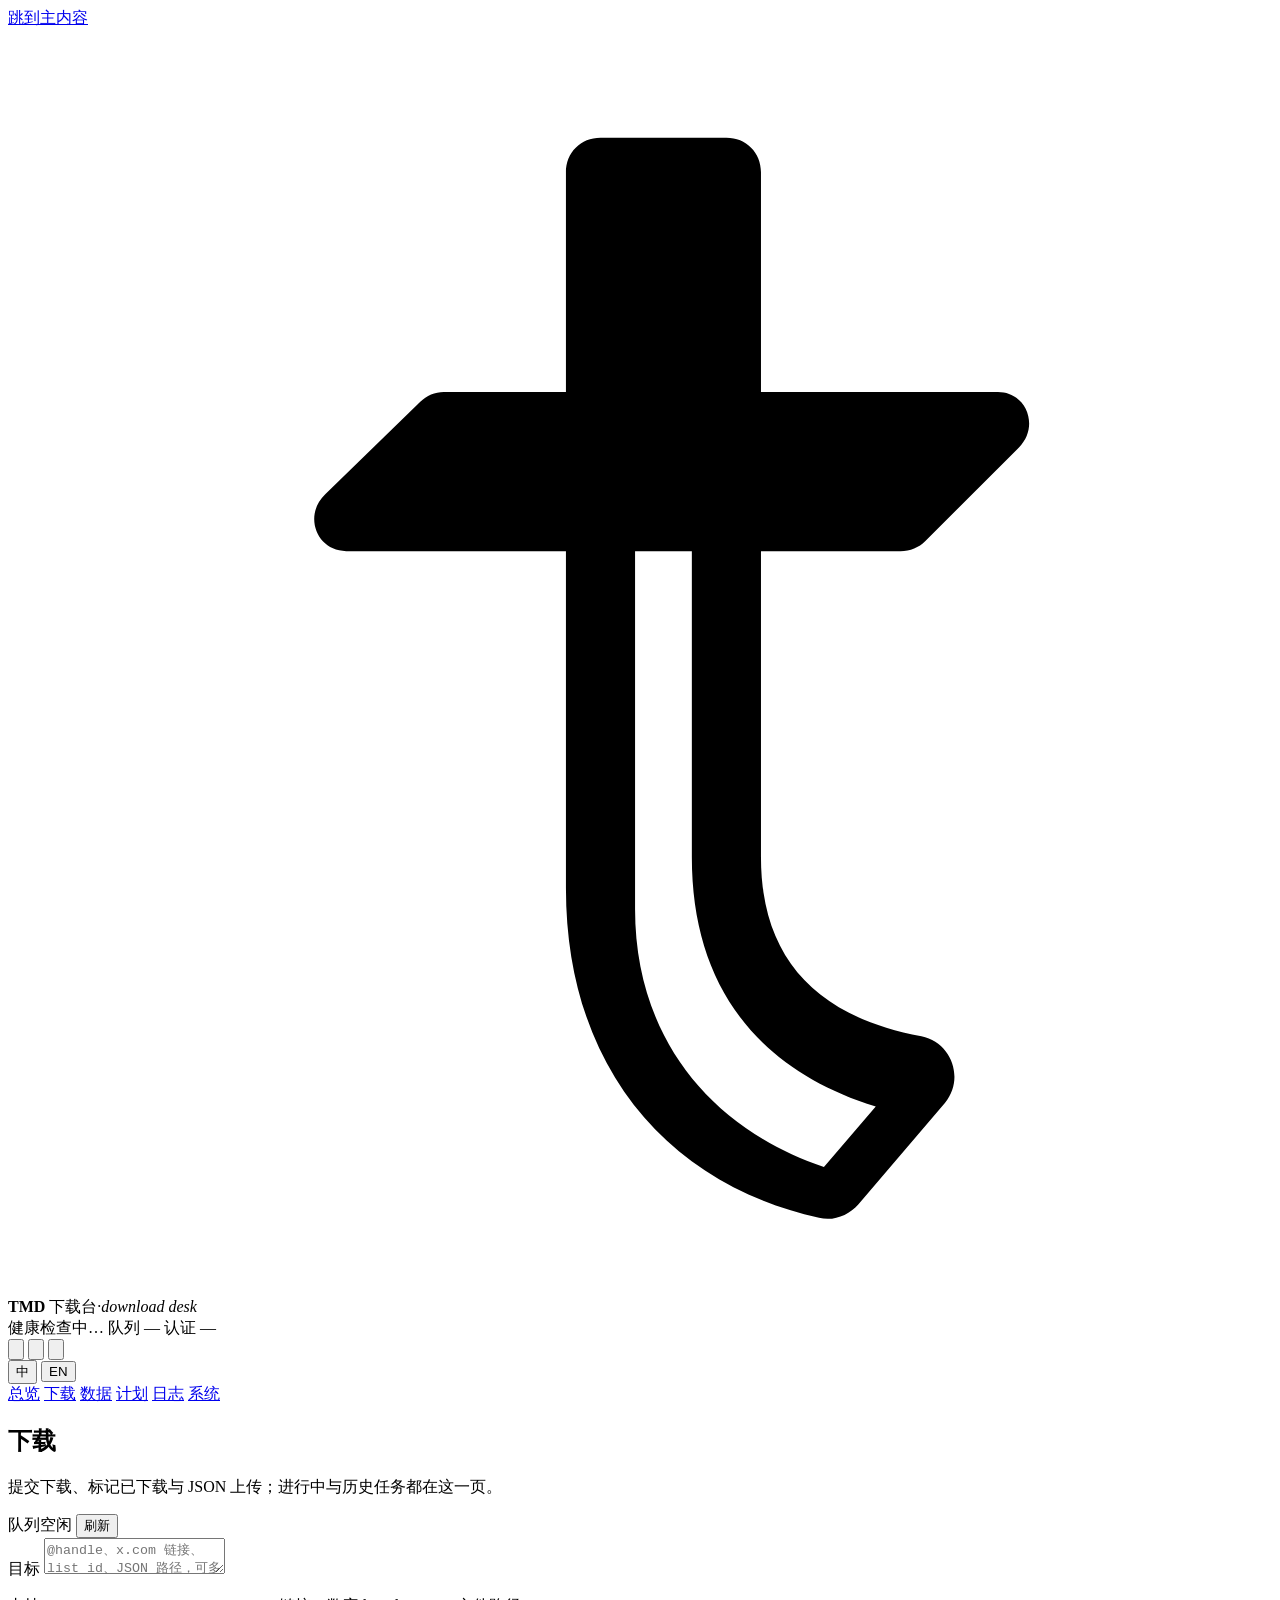
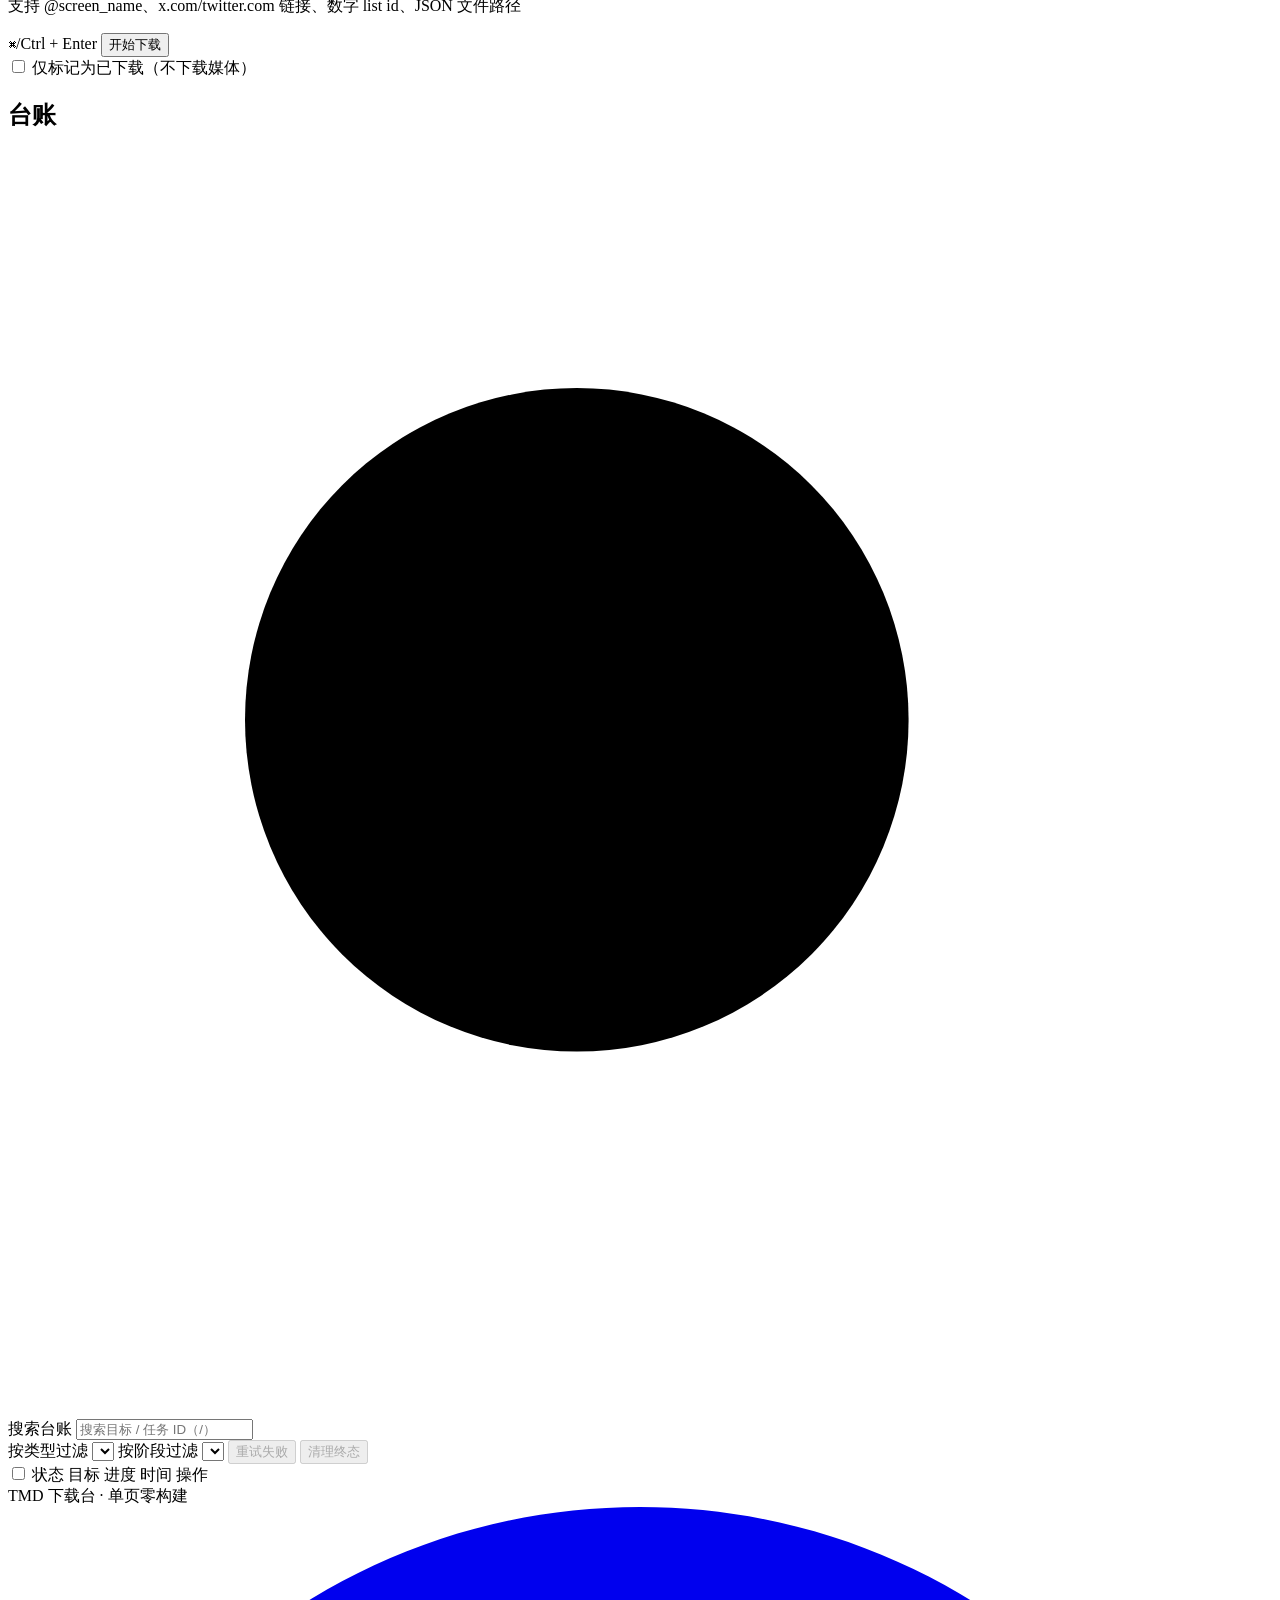
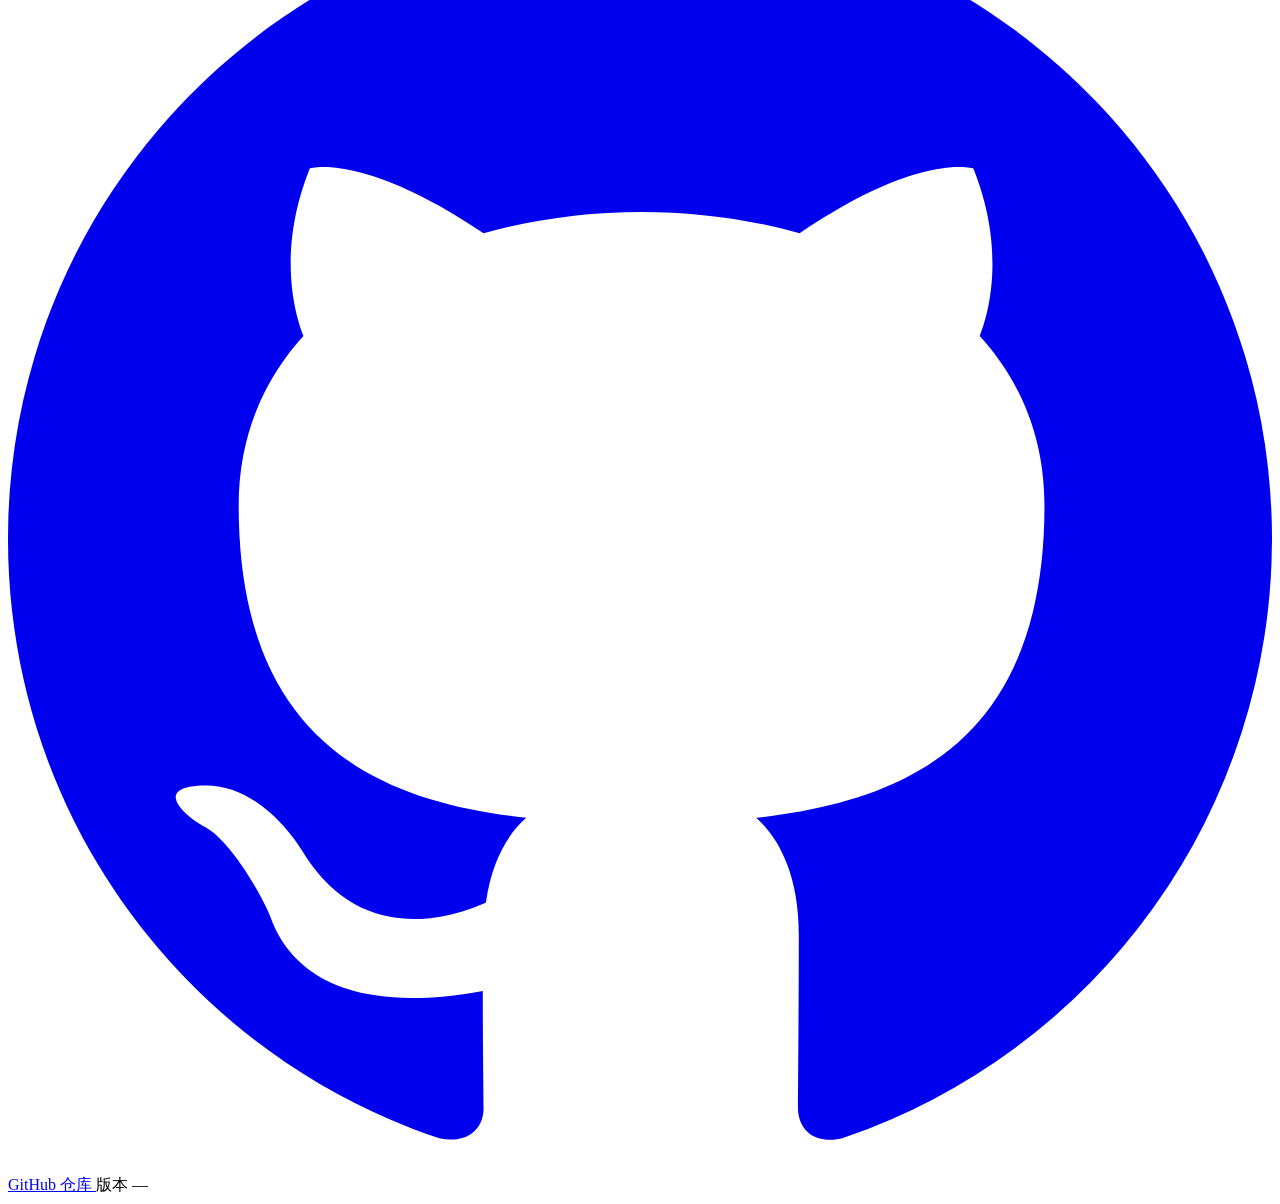
==== commit 6feb98bd: "refactor(web): one filter, one pager, one set of states, one confirm Filters: log levels go back to " ====
--- a/internal/api/web/download/index.html
+++ b/internal/api/web/download/index.html
@@ -43,13 +43,13 @@
     <button type="button" class="btn btn--ghost btn--sm btn--icon-text" id="btn-auth" hidden data-i18n="status.changeKey">切换密钥</button>
 
     <div class="seg" id="theme-seg" role="group" data-i18n-aria="theme.group" aria-label="外观">
-      <button type="button" class="seg__btn" data-theme-set="light" data-i18n-aria="theme.light" aria-label="浅色" title="浅色">
+      <button type="button" class="seg__btn" data-theme-set="light" data-i18n-aria="theme.light" data-i18n-title="theme.light" aria-label="浅色" title="浅色">
         <svg viewBox="0 0 16 16" aria-hidden="true"><circle cx="8" cy="8" r="3.1"/><g stroke-linecap="round"><path d="M8 1.6v1.8M8 12.6v1.8M1.6 8h1.8M12.6 8h1.8M3.5 3.5l1.3 1.3M11.2 11.2l1.3 1.3M12.5 3.5l-1.3 1.3M4.8 11.2l-1.3 1.3"/></g></svg>
       </button>
-      <button type="button" class="seg__btn" data-theme-set="auto" data-i18n-aria="theme.auto" aria-label="跟随系统" title="跟随系统">
+      <button type="button" class="seg__btn" data-theme-set="auto" data-i18n-aria="theme.auto" data-i18n-title="theme.auto" aria-label="跟随系统" title="跟随系统">
         <svg viewBox="0 0 16 16" aria-hidden="true"><rect x="2.4" y="3.4" width="11.2" height="7.6" rx="1.6"/><path d="M5.8 13.2h4.4" stroke-linecap="round"/></svg>
       </button>
-      <button type="button" class="seg__btn" data-theme-set="dark" data-i18n-aria="theme.dark" aria-label="深色" title="深色">
+      <button type="button" class="seg__btn" data-theme-set="dark" data-i18n-aria="theme.dark" data-i18n-title="theme.dark" aria-label="深色" title="深色">
         <svg viewBox="0 0 16 16" aria-hidden="true"><path d="M13 9.4A5.4 5.4 0 0 1 6.6 3a5.4 5.4 0 1 0 6.4 6.4z"/></svg>
       </button>
     </div>
@@ -227,13 +227,7 @@
         <p class="empty__title" id="ledger-empty-text"></p>
         <div class="empty__actions" id="ledger-empty-actions"></div>
       </div>
-      <nav class="ledger__pager" id="ledger-pager" hidden aria-label="台账分页">
-        <button type="button" class="btn btn--ghost btn--sm" id="ledger-prev" data-i18n="ledger.prevPage">上一页</button>
-        <span class="ledger__pageinfo" id="ledger-pageinfo" aria-live="polite"></span>
-        <label class="visually-hidden" for="ledger-page-jump" data-i18n="ledger.jump">跳至页码</label>
-        <input class="input ledger__jump" id="ledger-page-jump" type="number" min="1" step="1" inputmode="numeric" data-i18n-placeholder="ledger.jump" placeholder="跳至">
-        <button type="button" class="btn btn--ghost btn--sm" id="ledger-next" data-i18n="ledger.nextPage">下一页</button>
-      </nav>
+      <nav class="pager ledger__pager" id="ledger-pager" hidden data-i18n-aria="ledger.pagerLabel" aria-label="台账分页"></nav>
     </section>
   </section>
 
@@ -244,9 +238,28 @@
 
   <footer class="footer">
     <span id="footer-note" data-i18n="footer.note">TMD 下载台 · 单页零构建</span>
+    <a class="footer__link" id="footer-repo" href="https://github.com/Leexunhuan743/twitter_media_downloader_pro" target="_blank" rel="noopener noreferrer">
+      <svg class="footer__icon" viewBox="0 0 16 16" aria-hidden="true"><path fill="currentColor" d="M8 0C3.58 0 0 3.58 0 8c0 3.54 2.29 6.53 5.47 7.59.4.07.55-.17.55-.38 0-.19-.01-.82-.01-1.49-2.01.37-2.53-.49-2.69-.94-.09-.23-.48-.94-.82-1.13-.28-.15-.68-.52-.01-.53.63-.01 1.08.58 1.23.82.72 1.21 1.87.87 2.33.66.07-.52.28-.87.51-1.07-1.78-.2-3.64-.89-3.64-3.95 0-.87.31-1.59.82-2.15-.08-.2-.36-1.02.08-2.12 0 0 .67-.21 2.2.82.64-.18 1.32-.27 2-.27.68 0 1.36.09 2 .27 1.53-1.04 2.2-.82 2.2-.82.44 1.1.16 1.92.08 2.12.51.56.82 1.27.82 2.15 0 3.07-1.87 3.75-3.65 3.95.29.25.54.73.54 1.48 0 1.07-.01 1.93-.01 2.2 0 .21.15.46.55.38A8.013 8.013 0 0 0 16 8c0-4.42-3.58-8-8-8z"/></svg>
+      <span data-i18n="footer.repo">GitHub 仓库</span>
+    </a>
     <span id="footer-version" data-i18n="footer.version">版本 —</span>
   </footer>
 </main>
+
+<dialog class="modal" id="confirm-dialog" aria-labelledby="confirm-title">
+  <div class="modal__form">
+    <div class="modal__head">
+      <div>
+        <h3 class="modal__title" id="confirm-title"></h3>
+        <p class="modal__desc" id="confirm-desc"></p>
+      </div>
+    </div>
+    <div class="modal__actions">
+      <button type="button" class="btn btn--ghost" id="confirm-cancel" data-confirm="false"></button>
+      <button type="button" class="btn btn--primary" id="confirm-ok" data-confirm="true"></button>
+    </div>
+  </div>
+</dialog>
 
 <div class="toasts" id="toasts" aria-live="polite" aria-atomic="false"></div>
 
@@ -254,7 +267,7 @@
   <div class="modal__form">
     <div class="modal__head">
       <h2 class="modal__title" id="task-title" data-i18n="detail.title">任务详情</h2>
-      <button type="button" class="modal__close" id="task-close" aria-label="关闭">×</button>
+      <button type="button" class="modal__close" id="task-close" data-i18n-aria="common.close" aria-label="关闭">×</button>
     </div>
     <div id="task-body"></div>
     <div class="modal__actions">
